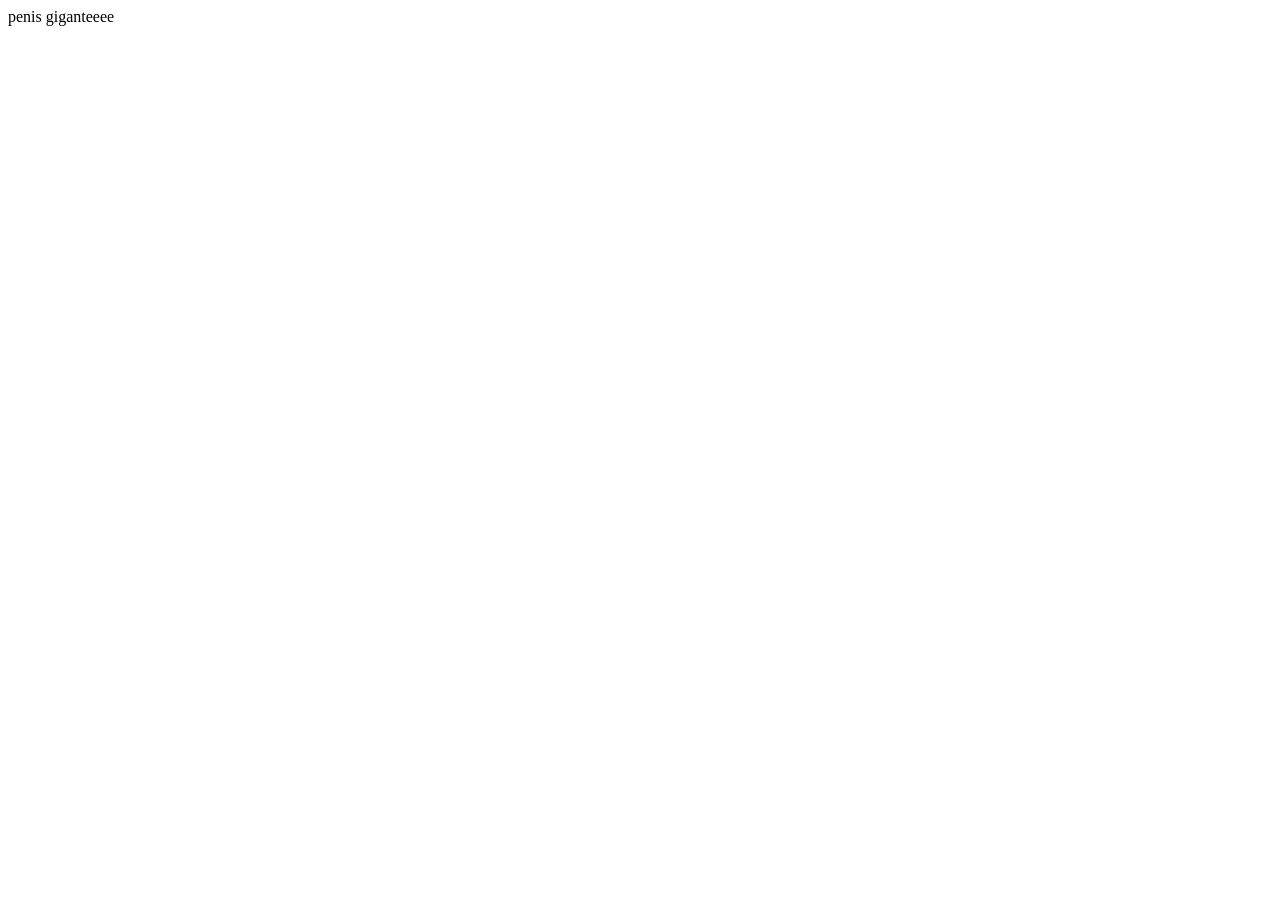
==== index.html @ 2cb5816f "mg frist site" ====
<!DOCTYPE html>
<html lang="en">

<head>
  <meta charset="UTF-8">
  <meta name="viewport" content="width=device-width, initial-scale=1.0">
  <title>MG</title>
</head>

<body>
  penis giganteeee
</body>

</html>
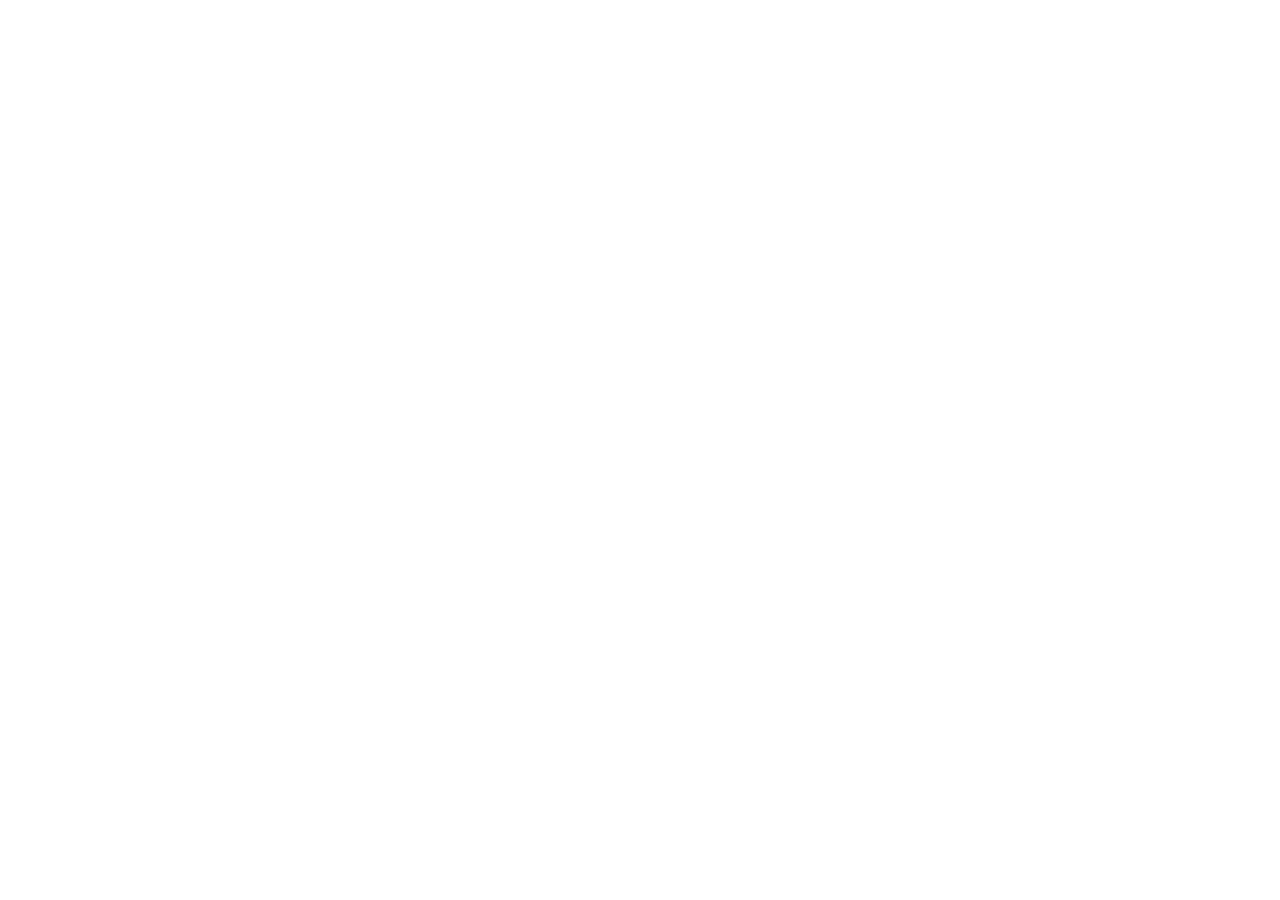
==== commit 0a108e80: "adicionando card" ====
--- a/index.html
+++ b/index.html
@@ -8,7 +8,7 @@
 </head>
 
 <body>
-  penis giganteeee
+  <div class="card"></div>
 </body>
 
 </html>
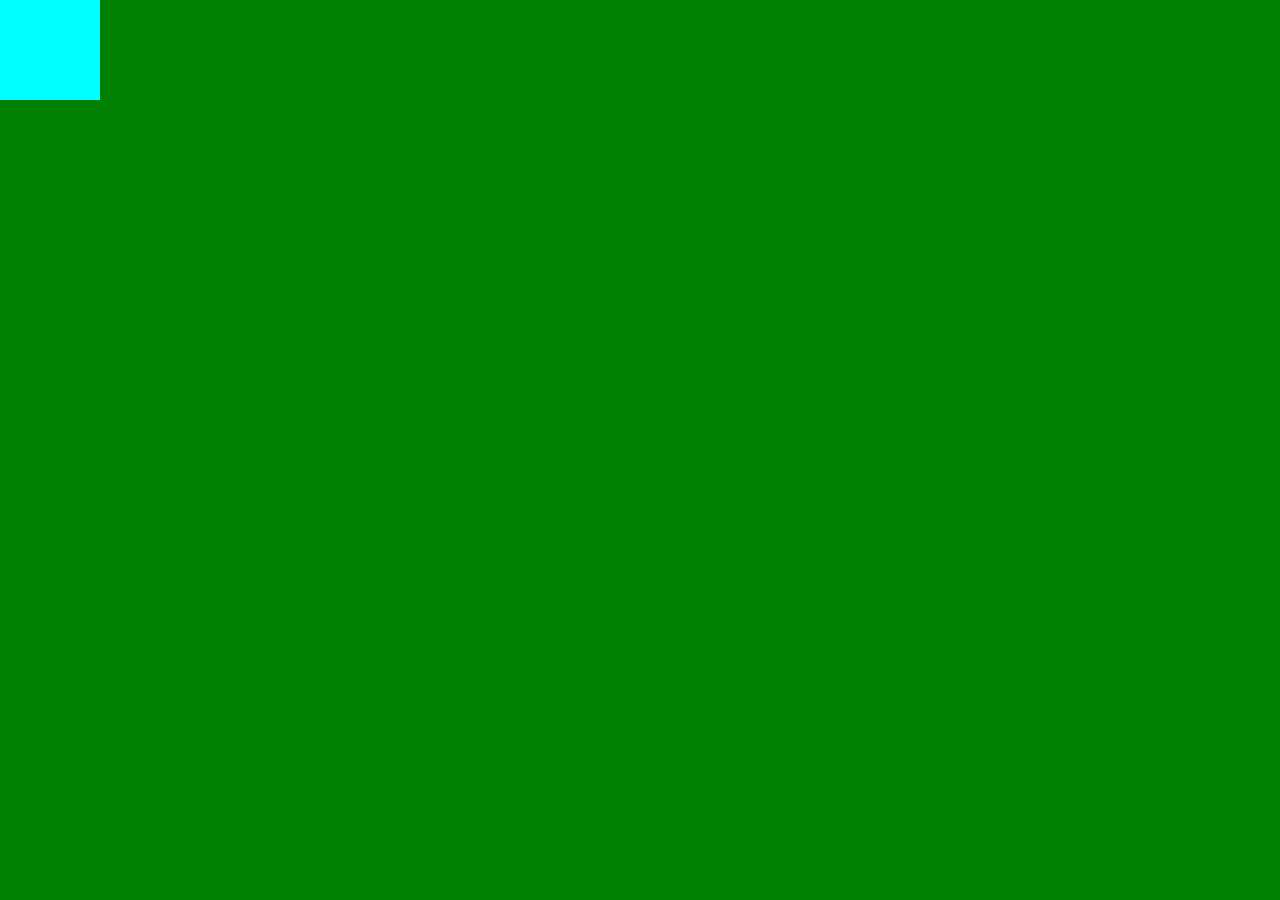
==== commit ffb26e0c: "adicionando o css" ====
--- a/index.html
+++ b/index.html
@@ -4,6 +4,7 @@
 <head>
   <meta charset="UTF-8">
   <meta name="viewport" content="width=device-width, initial-scale=1.0">
+  <link rel="stylesheet" href="style.css">
   <title>MG</title>
 </head>
 
--- a/style.css
+++ b/style.css
@@ -0,0 +1,13 @@
+*{
+  margin :0 ;
+  padding: 0;
+}
+
+body {
+  background-color: green;
+}
+.card{
+  width: 100px;
+  height: 100px;
+  background-color: aqua;
+}
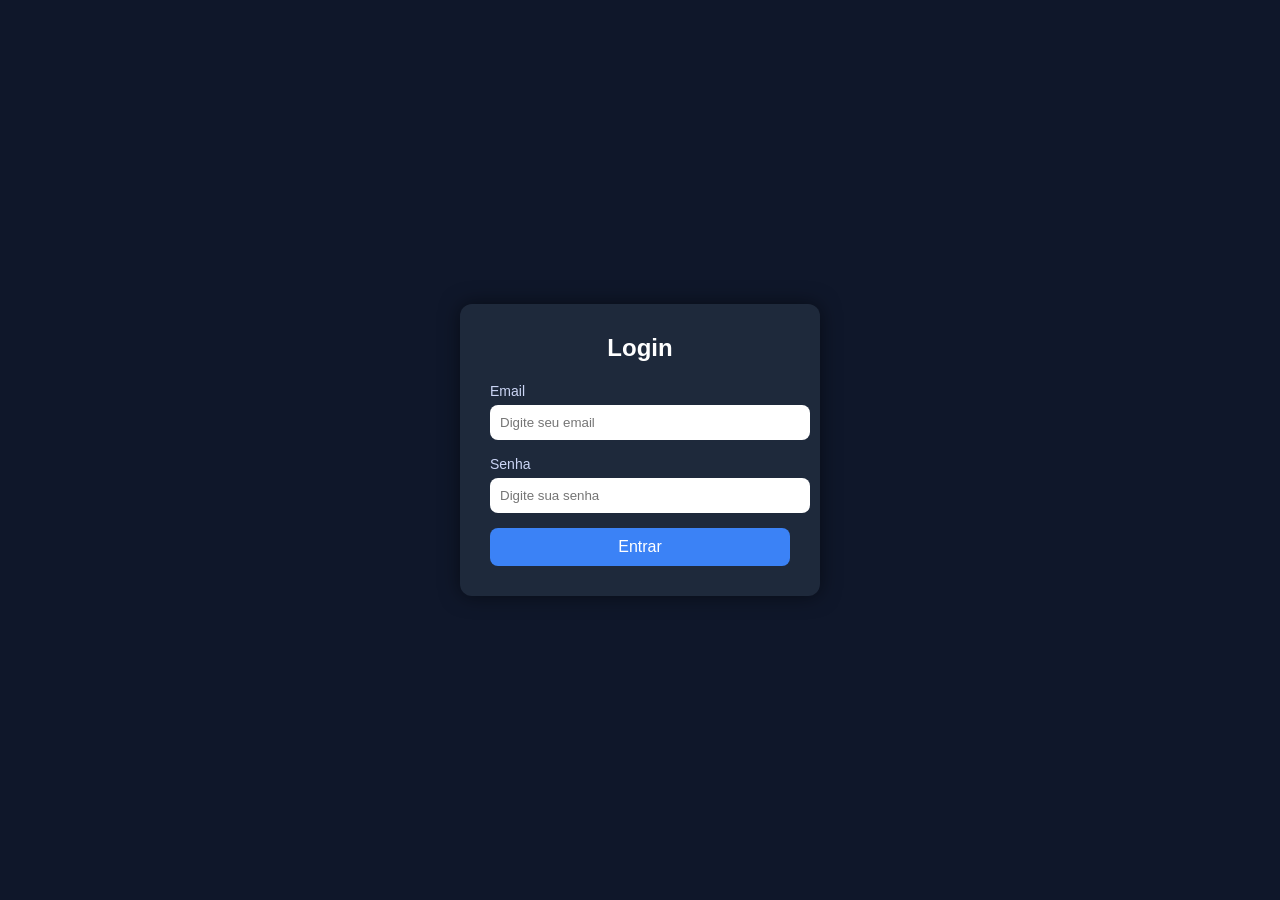
==== commit 81be0404: "adicionando o formulario" ====
--- a/index.html
+++ b/index.html
@@ -1,5 +1,5 @@
 <!DOCTYPE html>
-<html lang="en">
+<html lang="pt-br">
 
 <head>
   <meta charset="UTF-8">
@@ -9,7 +9,23 @@
 </head>
 
 <body>
-  <div class="card"></div>
+  <div class="card">
+    <form class="login-form">
+      <h2>Login</h2>
+
+      <div class="input-group">
+        <label for="email">Email</label>
+        <input type="email" id="email" placeholder="Digite seu email" required>
+      </div>
+
+      <div class="input-group">
+        <label for="senha">Senha</label>
+        <input type="password" id="senha" placeholder="Digite sua senha" required>
+      </div>
+
+      <button type="submit">Entrar</button>
+    </form>
+  </div>
 </body>
 
 </html>
--- a/style.css
+++ b/style.css
@@ -2,12 +2,59 @@
   margin :0 ;
   padding: 0;
 }
+body {
+  margin: 0;
+  height: 100vh;
+  display: flex;
+  justify-content: center;
+  align-items: center;
+  background: #0f172a;
+  font-family: Arial, sans-serif;
+}
 
-body {
-  background-color: green;
+.card {
+  background: #1e293b;
+  padding: 30px;
+  border-radius: 12px;
+  width: 300px;
+  box-shadow: 0 0 20px rgba(0,0,0,0.5);
 }
-.card{
-  width: 100px;
-  height: 100px;
-  background-color: aqua;
+
+.login-form h2 {
+  color: #fff;
+  text-align: center;
+  margin-bottom: 20px;
+}
+
+.input-group {
+  margin-bottom: 15px;
+}
+
+.input-group label {
+  color: #cbd5f5;
+  font-size: 14px;
+}
+
+.input-group input {
+  width: 100%;
+  padding: 10px;
+  margin-top: 5px;
+  border: none;
+  border-radius: 8px;
+  outline: none;
+}
+
+button {
+  width: 100%;
+  padding: 10px;
+  border: none;
+  border-radius: 8px;
+  background: #3b82f6;
+  color: white;
+  font-size: 16px;
+  cursor: pointer;
+}
+
+button:hover {
+  background: #2563eb;
 }
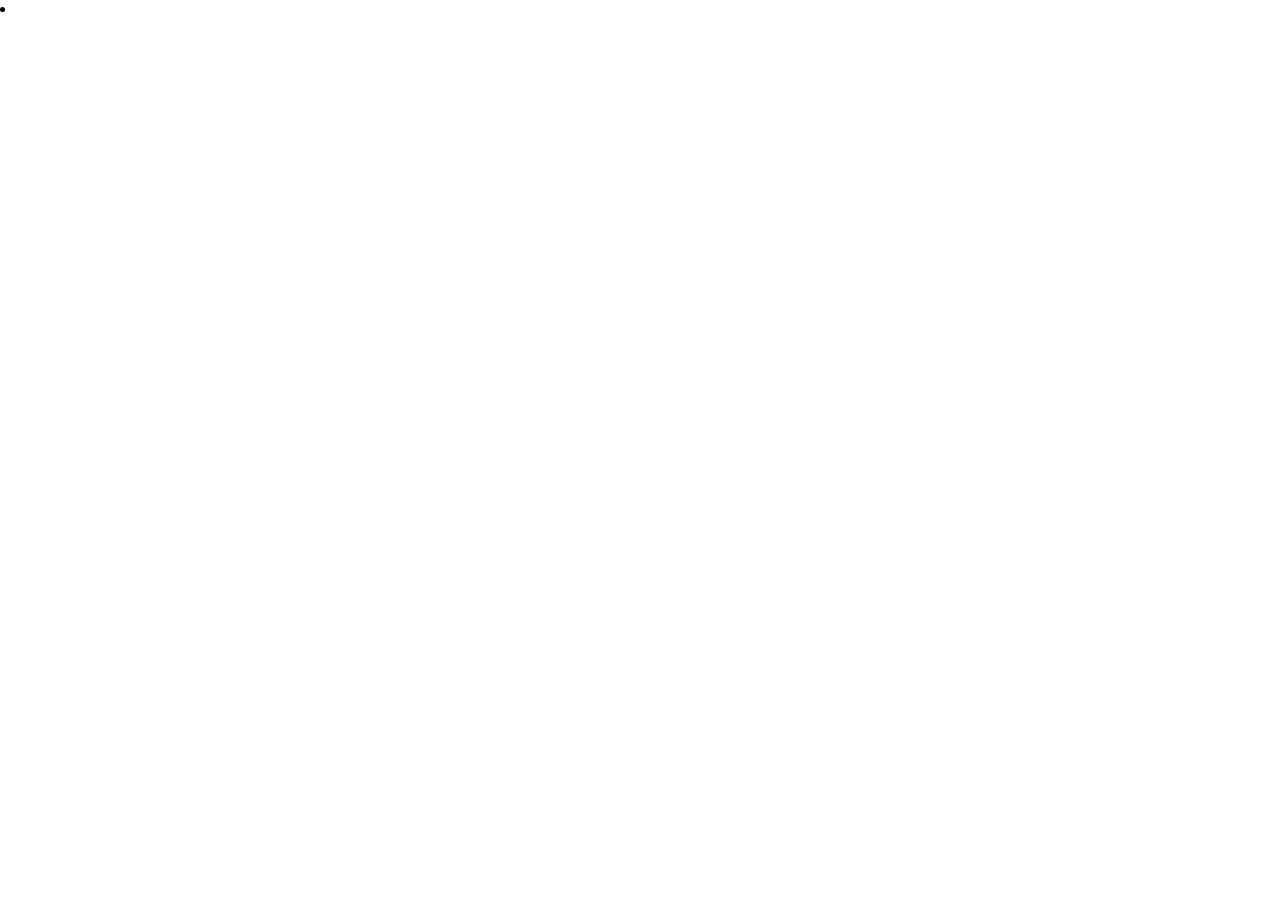
==== commit 96c733b0: "add js" ====
--- a/index.html
+++ b/index.html
@@ -5,27 +5,14 @@
   <meta charset="UTF-8">
   <meta name="viewport" content="width=device-width, initial-scale=1.0">
   <link rel="stylesheet" href="style.css">
+  <script src="script.js"></script>
   <title>MG</title>
 </head>
 
 <body>
-  <div class="card">
-    <form class="login-form">
-      <h2>Login</h2>
-
-      <div class="input-group">
-        <label for="email">Email</label>
-        <input type="email" id="email" placeholder="Digite seu email" required>
-      </div>
-
-      <div class="input-group">
-        <label for="senha">Senha</label>
-        <input type="password" id="senha" placeholder="Digite sua senha" required>
-      </div>
-
-      <button type="submit">Entrar</button>
-    </form>
-  </div>
+  <nav>
+    <li></li>
+  </nav>
 </body>
 
 </html>
--- a/style.css
+++ b/style.css
@@ -1,60 +1,7 @@
-*{
-  margin :0 ;
+/* Reset mais completo (remove estilo padrão) */
+*, *::before, *::after {
+  margin: 0;
   padding: 0;
-}
-body {
-  margin: 0;
-  height: 100vh;
-  display: flex;
-  justify-content: center;
-  align-items: center;
-  background: #0f172a;
-  font-family: Arial, sans-serif;
+  box-sizing: border-box;
 }
 
-.card {
-  background: #1e293b;
-  padding: 30px;
-  border-radius: 12px;
-  width: 300px;
-  box-shadow: 0 0 20px rgba(0,0,0,0.5);
-}
-
-.login-form h2 {
-  color: #fff;
-  text-align: center;
-  margin-bottom: 20px;
-}
-
-.input-group {
-  margin-bottom: 15px;
-}
-
-.input-group label {
-  color: #cbd5f5;
-  font-size: 14px;
-}
-
-.input-group input {
-  width: 100%;
-  padding: 10px;
-  margin-top: 5px;
-  border: none;
-  border-radius: 8px;
-  outline: none;
-}
-
-button {
-  width: 100%;
-  padding: 10px;
-  border: none;
-  border-radius: 8px;
-  background: #3b82f6;
-  color: white;
-  font-size: 16px;
-  cursor: pointer;
-}
-
-button:hover {
-  background: #2563eb;
-}
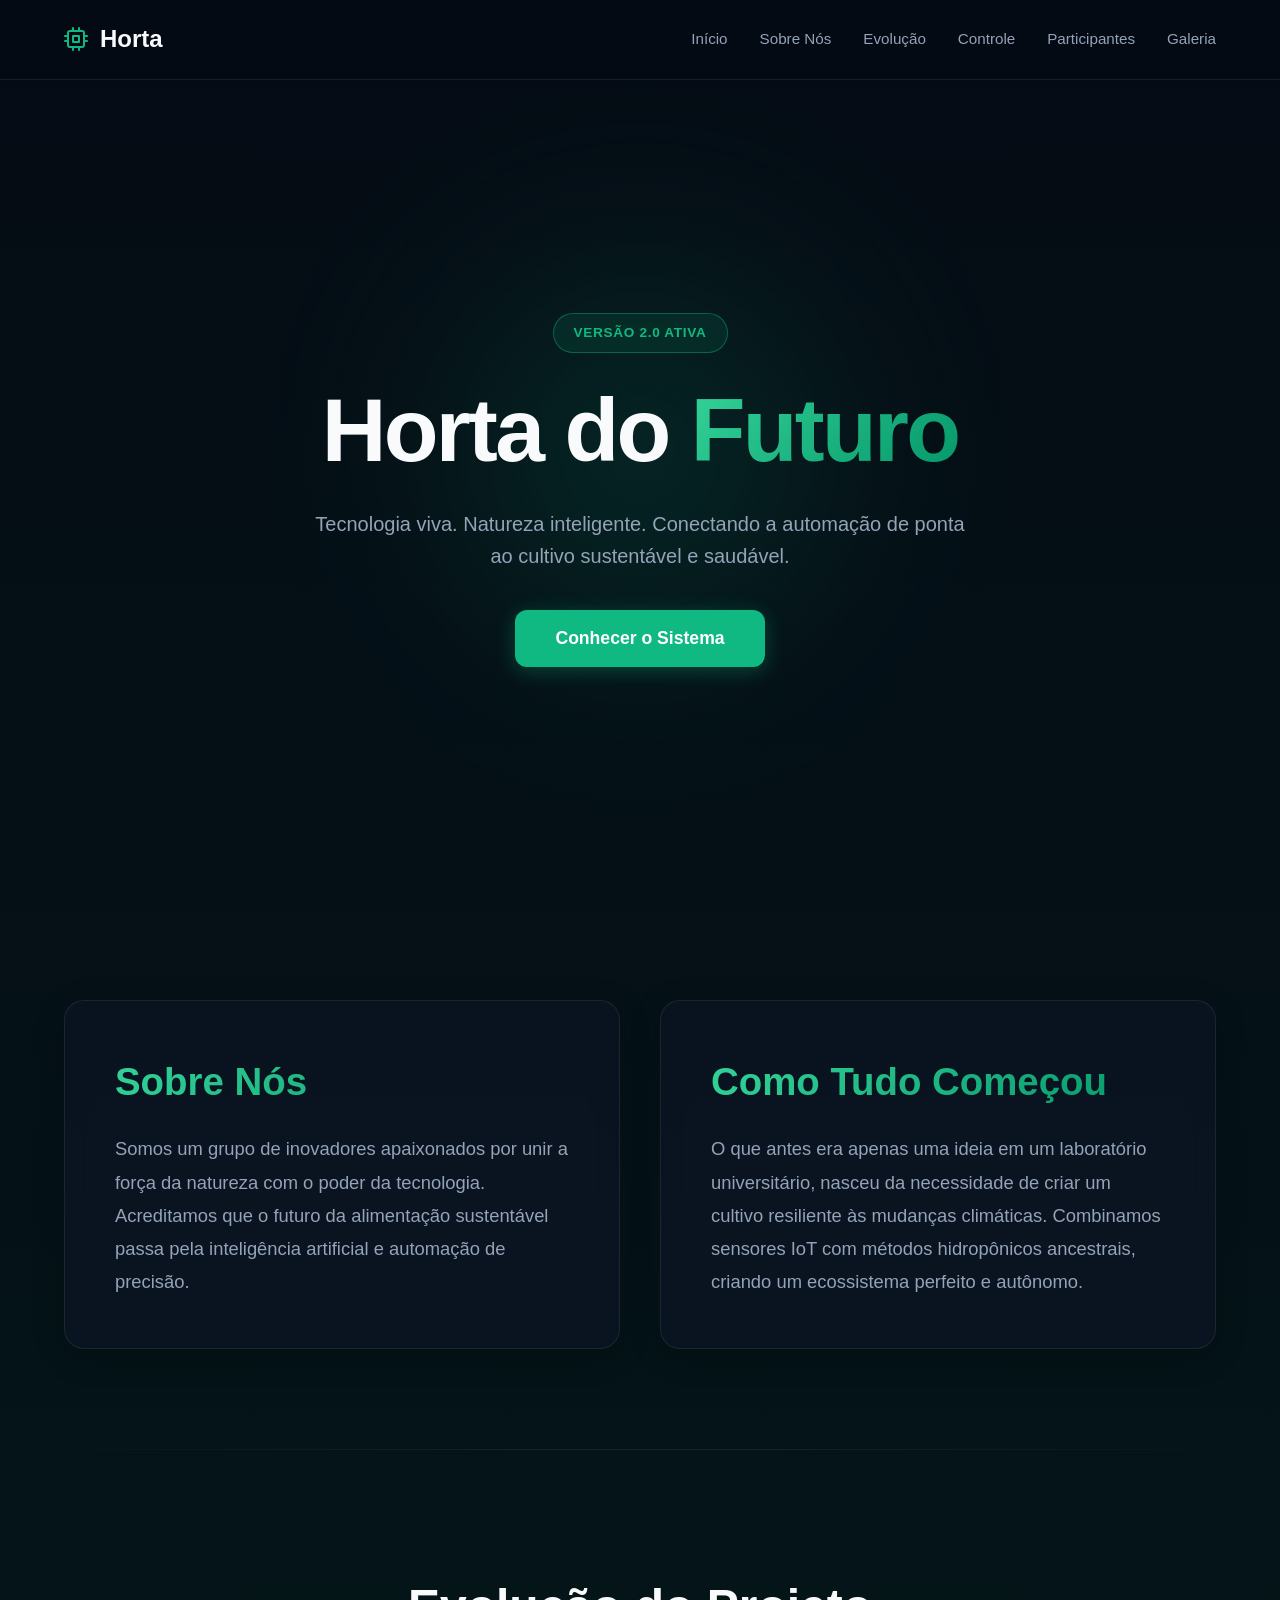
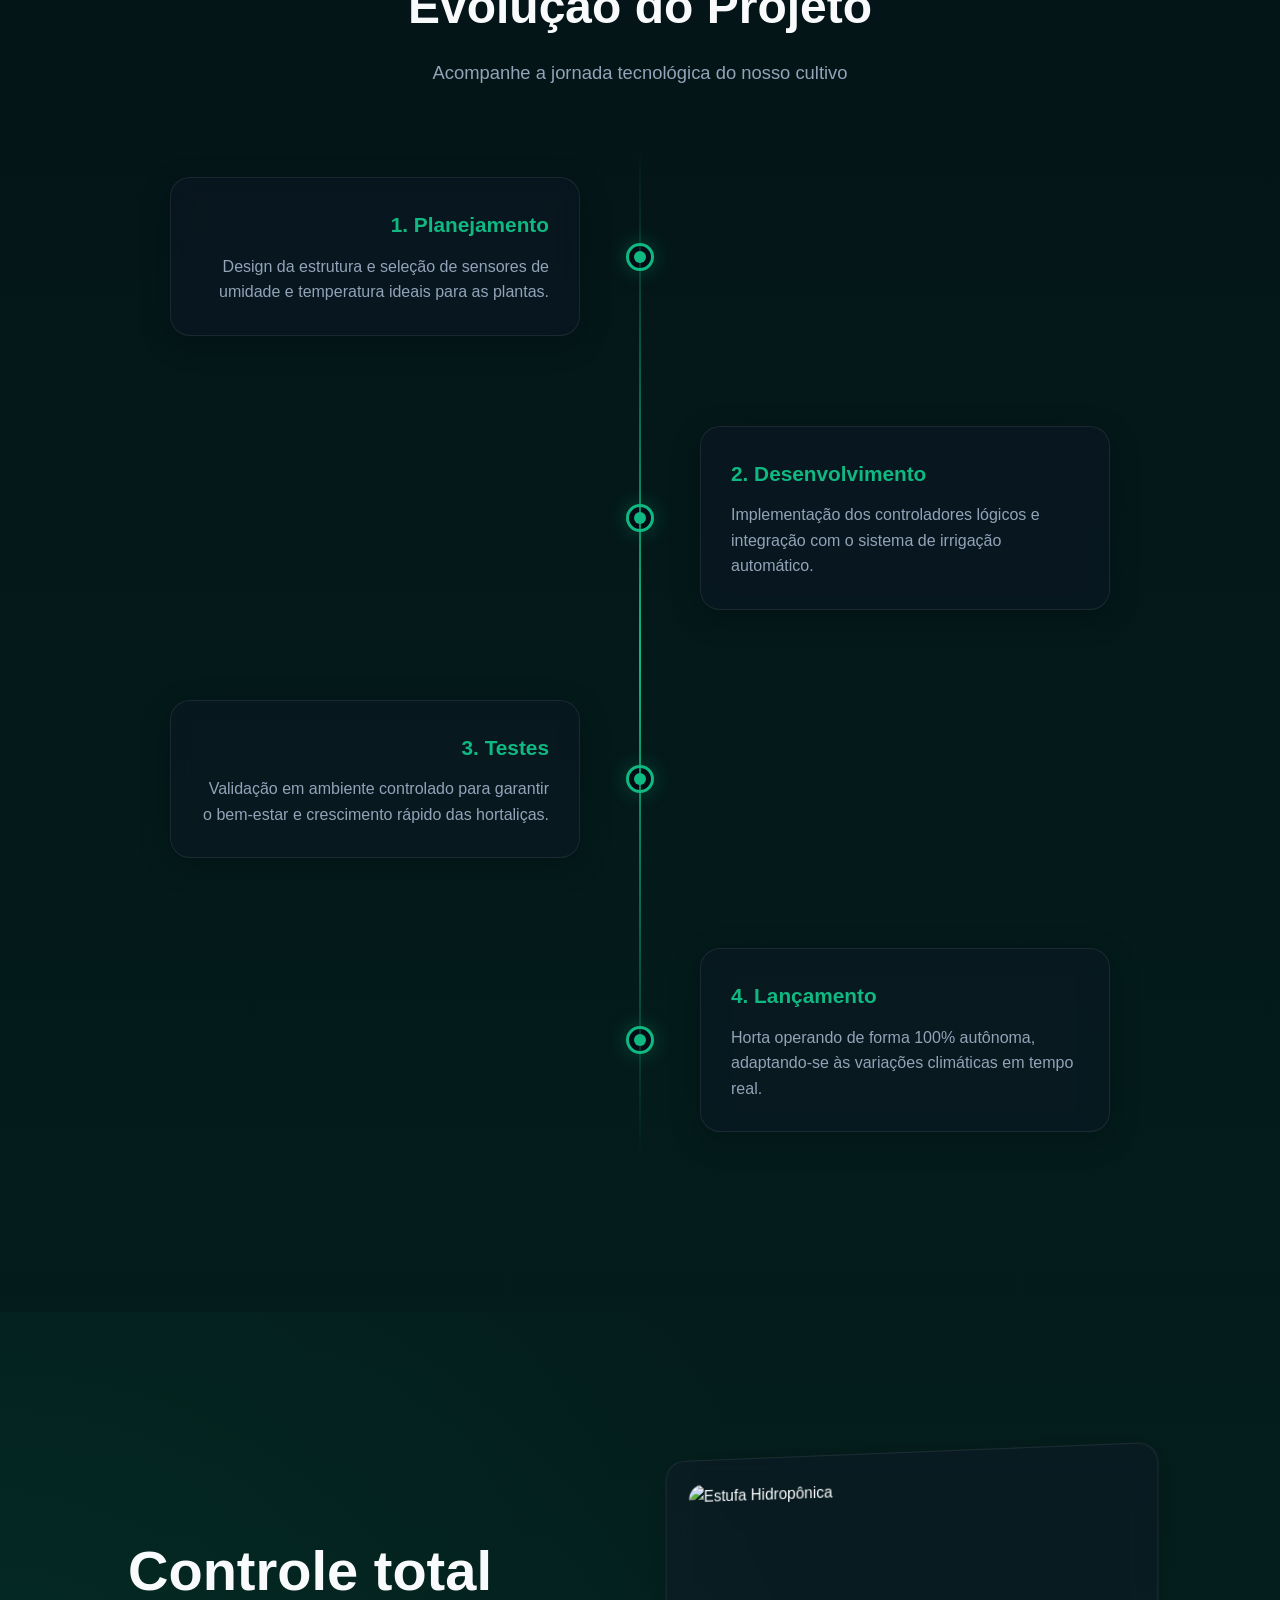
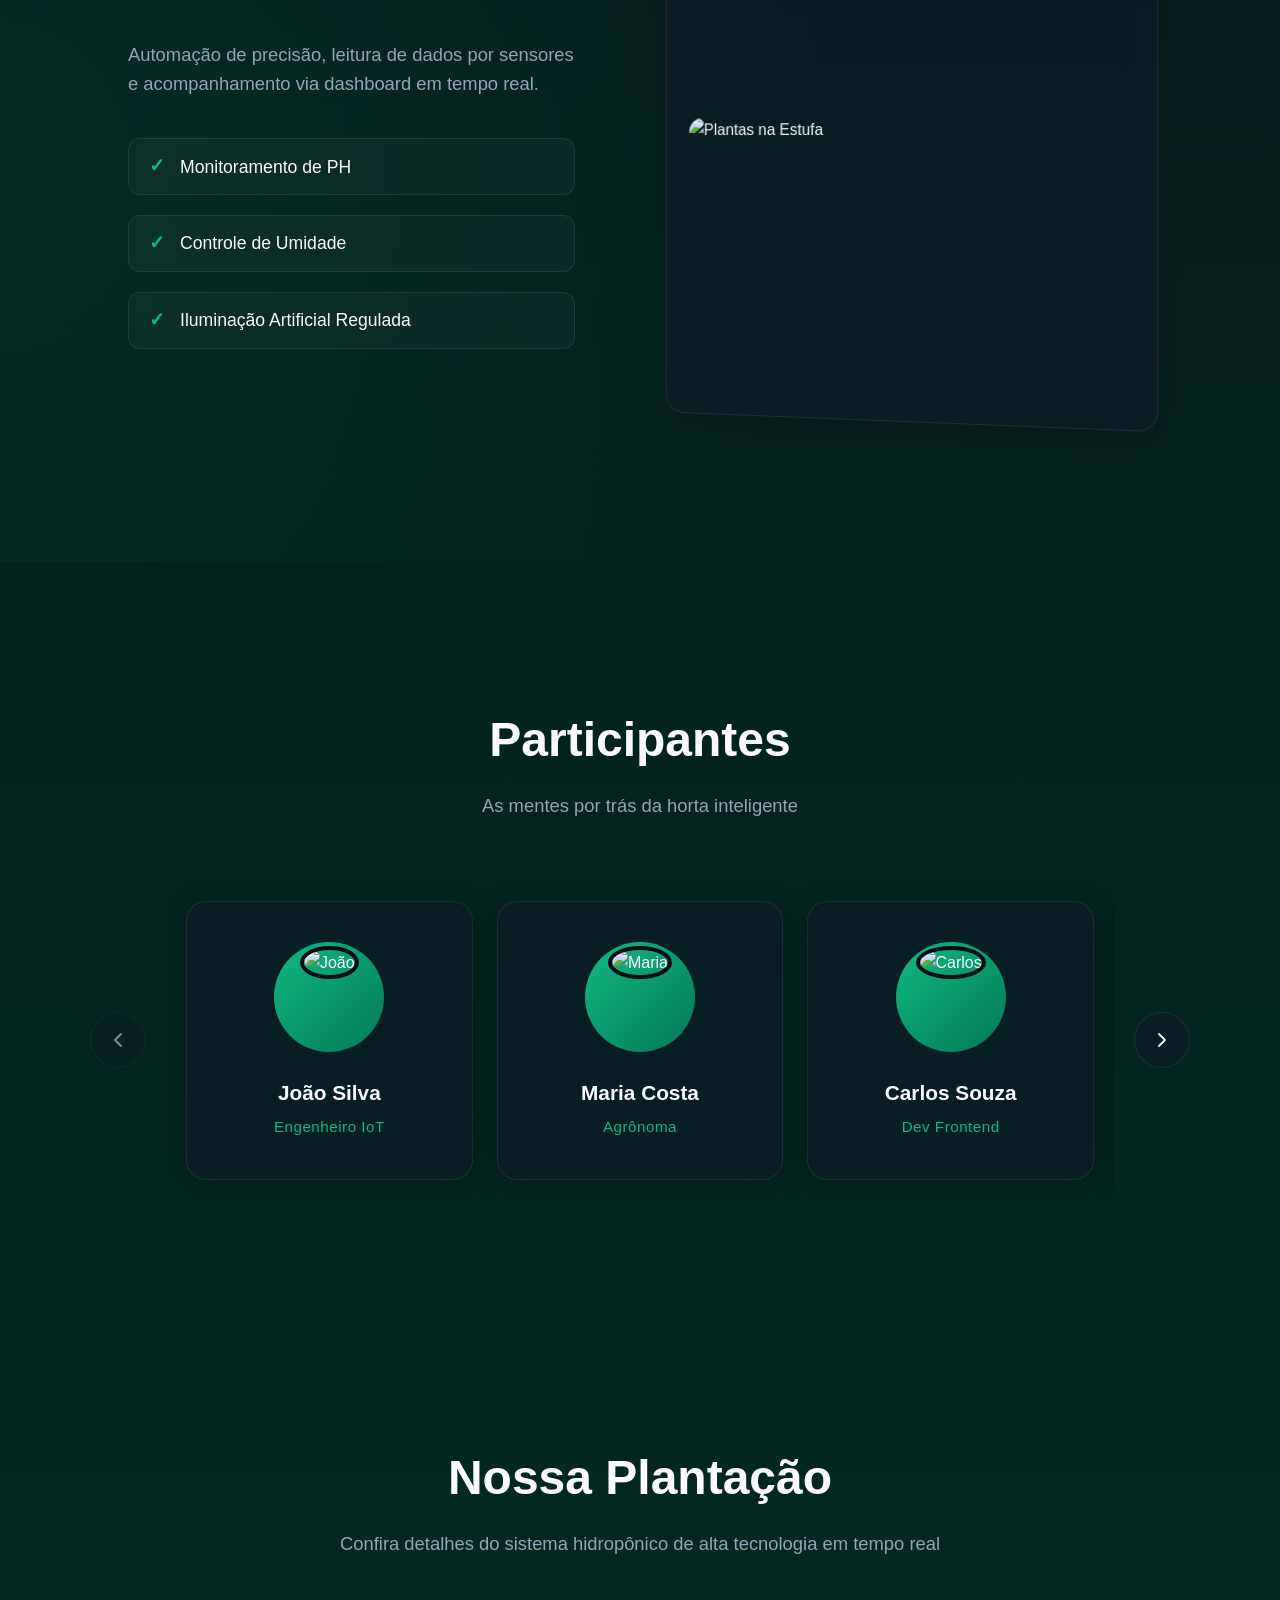
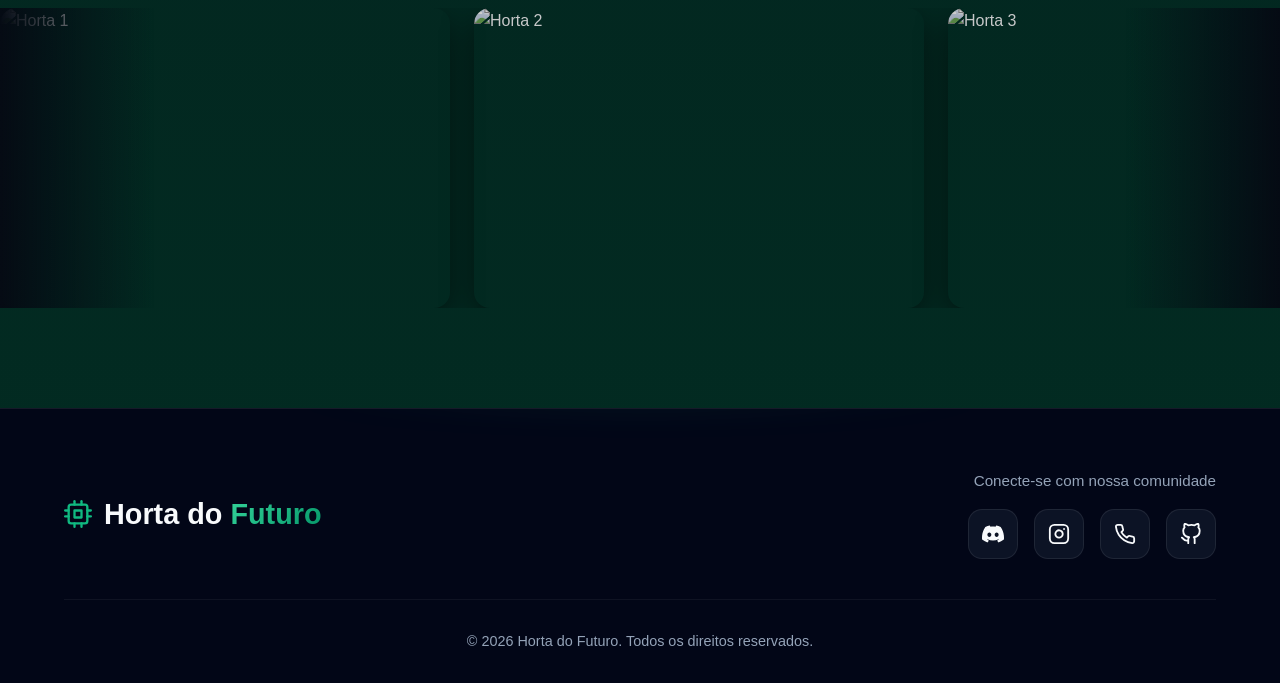
==== commit a94ed39f: "add outras coisas" ====
--- a/index.html
+++ b/index.html
@@ -1,18 +1,258 @@
 <!DOCTYPE html>
 <html lang="pt-br">
-
 <head>
   <meta charset="UTF-8">
   <meta name="viewport" content="width=device-width, initial-scale=1.0">
+  <title>Horta do Futuro</title>
+
+  <!-- Google Fonts: Inter -->
+  <link rel="preconnect" href="https://fonts.googleapis.com">
+  <link rel="preconnect" href="https://fonts.gstatic.com" crossorigin>
+  <link href="https://fonts.googleapis.com/css2?family=Inter:wght@300;400;500;600;700&display=swap" rel="stylesheet">
+  
   <link rel="stylesheet" href="style.css">
-  <script src="script.js"></script>
-  <title>MG</title>
 </head>
 
 <body>
+
+<header class="navbar">
+  <div class="logo">
+    <svg width="24" height="24" viewBox="0 0 24 24" fill="none" stroke="currentColor" stroke-width="2" stroke-linecap="round" stroke-linejoin="round" class="feather feather-cpu"><rect x="4" y="4" width="16" height="16" rx="2" ry="2"></rect><rect x="9" y="9" width="6" height="6"></rect><line x1="9" y1="1" x2="9" y2="4"></line><line x1="15" y1="1" x2="15" y2="4"></line><line x1="9" y1="20" x2="9" y2="23"></line><line x1="15" y1="20" x2="15" y2="23"></line><line x1="20" y1="9" x2="23" y2="9"></line><line x1="20" y1="14" x2="23" y2="14"></line><line x1="1" y1="9" x2="4" y2="9"></line><line x1="1" y1="14" x2="4" y2="14"></line></svg>
+    <span>Horta</span>
+  </div>
   <nav>
-    <li></li>
+    <a href="#inicio">Início</a>
+    <a href="#sobre-nos">Sobre Nós</a>
+    <a href="#evolucao">Evolução</a>
+    <a href="#controle">Controle</a>
+    <a href="#participantes">Participantes</a>
+    <a href="#galeria">Galeria</a>
   </nav>
+</header>
+
+<!-- HERO -->
+<section id="inicio" class="hero">
+  <div class="hero-bg-glow"></div>
+  <div class="hero-content">
+    <div class="badge reveal">Versão 2.0 Ativa</div>
+    <h1 class="reveal">Horta do <span class="gradient-text">Futuro</span></h1>
+    <p class="reveal">Tecnologia viva. Natureza inteligente. Conectando a automação de ponta ao cultivo sustentável e saudável.</p>
+    <button class="cta-button reveal">Conhecer o Sistema</button>
+  </div>
+</section>
+
+<!-- SOBRE NÓS -->
+<section id="sobre-nos" class="about-section">
+  <div class="about-container">
+    <div class="about-content glass-card reveal">
+      <h2 class="gradient-text">Sobre Nós</h2>
+      <p>Somos um grupo de inovadores apaixonados por unir a força da natureza com o poder da tecnologia. Acreditamos que o futuro da alimentação sustentável passa pela inteligência artificial e automação de precisão.</p>
+    </div>
+    
+    <div class="about-content glass-card reveal delay-1">
+      <h2 class="gradient-text">Como Tudo Começou</h2>
+      <p>O que antes era apenas uma ideia em um laboratório universitário, nasceu da necessidade de criar um cultivo resiliente às mudanças climáticas. Combinamos sensores IoT com métodos hidropônicos ancestrais, criando um ecossistema perfeito e autônomo.</p>
+    </div>
+  </div>
+</section>
+
+<!-- TIMELINE -->
+<section id="evolucao" class="timeline">
+  <div class="section-header reveal">
+    <h2 class="title">Evolução do Projeto</h2>
+    <p class="subtitle">Acompanhe a jornada tecnológica do nosso cultivo</p>
+  </div>
+
+  <div class="timeline-container">
+    <div class="timeline-item reveal">
+      <div class="circle">
+        <div class="circle-inner"></div>
+      </div>
+      <div class="content glass-card">
+        <h3>1. Planejamento</h3>
+        <p>Design da estrutura e seleção de sensores de umidade e temperatura ideais para as plantas.</p>
+      </div>
+    </div>
+
+    <div class="timeline-item reveal">
+      <div class="circle">
+         <div class="circle-inner"></div>
+      </div>
+      <div class="content glass-card">
+        <h3>2. Desenvolvimento</h3>
+        <p>Implementação dos controladores lógicos e integração com o sistema de irrigação automático.</p>
+      </div>
+    </div>
+
+    <div class="timeline-item reveal">
+      <div class="circle">
+         <div class="circle-inner"></div>
+      </div>
+      <div class="content glass-card">
+        <h3>3. Testes</h3>
+        <p>Validação em ambiente controlado para garantir o bem-estar e crescimento rápido das hortaliças.</p>
+      </div>
+    </div>
+
+    <div class="timeline-item reveal">
+      <div class="circle">
+         <div class="circle-inner"></div>
+      </div>
+      <div class="content glass-card">
+        <h3>4. Lançamento</h3>
+        <p>Horta operando de forma 100% autônoma, adaptando-se às variações climáticas em tempo real.</p>
+      </div>
+    </div>
+  </div>
+</section>
+
+<!-- CONTROLE -->
+<section id="controle" class="section reveal">
+  <div class="text">
+    <h2>Controle total</h2>
+    <p>Automação de precisão, leitura de dados por sensores e acompanhamento via dashboard em tempo real.</p>
+    <ul class="features-list">
+      <li><span>✓</span> Monitoramento de PH</li>
+      <li><span>✓</span> Controle de Umidade</li>
+      <li><span>✓</span> Iluminação Artificial Regulada</li>
+    </ul>
+  </div>
+
+  <div class="images glass-card">
+    <img src="https://images.unsplash.com/photo-1591857177580-dc82b9acbf8f?auto=format&fit=crop&q=80&w=400" alt="Estufa Hidropônica">
+    <img src="https://images.unsplash.com/photo-1530836369250-ef72a3f5cda8?auto=format&fit=crop&q=80&w=400" alt="Plantas na Estufa">
+  </div>
+</section>
+
+<!-- PARTICIPANTES -->
+<section id="participantes" class="participants">
+  <div class="section-header reveal">
+    <h2>Participantes</h2>
+    <p class="subtitle">As mentes por trás da horta inteligente</p>
+  </div>
+
+  <div class="controls reveal">
+    <button class="arrow" id="prevBtn" aria-label="Anterior">
+      <svg width="24" height="24" viewBox="0 0 24 24" fill="none" stroke="currentColor" stroke-width="2" stroke-linecap="round" stroke-linejoin="round"><polyline points="15 18 9 12 15 6"></polyline></svg>
+    </button>
+
+    <div class="carousel-viewport" id="carouselViewport">
+      <div class="carousel-track" id="carouselTrack">
+        <!-- USER 1 -->
+        <div class="user glass-card">
+          <div class="avatar-wrapper">
+            <img src="https://images.unsplash.com/photo-1535713875002-d1d0cf377fde?auto=format&fit=crop&q=80&w=150&h=150" alt="João">
+          </div>
+          <p class="name">João Silva</p>
+          <p class="role">Engenheiro IoT</p>
+        </div>
+
+        <!-- USER 2 -->
+        <div class="user glass-card">
+          <div class="avatar-wrapper">
+            <img src="https://images.unsplash.com/photo-1494790108377-be9c29b29330?auto=format&fit=crop&q=80&w=150&h=150" alt="Maria">
+          </div>
+          <p class="name">Maria Costa</p>
+          <p class="role">Agrônoma</p>
+        </div>
+
+        <!-- USER 3 -->
+        <div class="user glass-card">
+          <div class="avatar-wrapper">
+            <img src="https://images.unsplash.com/photo-1599566150163-29194dcaad36?auto=format&fit=crop&q=80&w=150&h=150" alt="Carlos">
+          </div>
+          <p class="name">Carlos Souza</p>
+          <p class="role">Dev Frontend</p>
+        </div>
+        
+        <!-- USER 4 -->
+        <div class="user glass-card">
+          <div class="avatar-wrapper">
+            <img src="https://images.unsplash.com/photo-1438761681033-6461ffad8d80?auto=format&fit=crop&q=80&w=150&h=150" alt="Ana">
+          </div>
+          <p class="name">Ana Lima</p>
+          <p class="role">UX Designer</p>
+        </div>
+        
+        <!-- USER 5 -->
+        <div class="user glass-card">
+          <div class="avatar-wrapper">
+            <img src="https://images.unsplash.com/photo-1607990281513-2c110a25bd8c?auto=format&fit=crop&q=80&w=150&h=150" alt="Pedro">
+          </div>
+          <p class="name">Pedro Alves</p>
+          <p class="role">Botânico</p>
+        </div>
+      </div>
+    </div>
+
+    <button class="arrow" id="nextBtn" aria-label="Próximo">
+      <svg width="24" height="24" viewBox="0 0 24 24" fill="none" stroke="currentColor" stroke-width="2" stroke-linecap="round" stroke-linejoin="round"><polyline points="9 18 15 12 9 6"></polyline></svg>
+    </button>
+  </div>
+</section>
+
+<!-- GALERIA INFINITA -->
+<section id="galeria" class="gallery-section">
+  <div class="gallery-header reveal">
+    <h2>Nossa Plantação</h2>
+    <p class="subtitle">Confira detalhes do sistema hidropônico de alta tecnologia em tempo real</p>
+  </div>
+  
+  <div class="marquee-wrapper">
+    <div class="marquee-track">
+      <!-- Grupo 1 -->
+      <div class="marquee-group">
+        <div class="gallery-card"><img src="https://images.unsplash.com/photo-1591857177580-dc82b9acbf8f?auto=format&fit=crop&q=80&w=600" alt="Horta 1"></div>
+        <div class="gallery-card"><img src="https://images.unsplash.com/photo-1585336261022-680e295ce3fe?auto=format&fit=crop&q=80&w=600" alt="Horta 2"></div>
+        <div class="gallery-card"><img src="https://images.unsplash.com/photo-1530836369250-ef72a3f5cda8?auto=format&fit=crop&q=80&w=600" alt="Horta 3"></div>
+        <div class="gallery-card"><img src="https://images.unsplash.com/photo-1558904541-efa843a96f09?auto=format&fit=crop&q=80&w=600" alt="Horta 4"></div>
+        <div class="gallery-card"><img src="https://images.unsplash.com/photo-1628155930542-3c7a64e2c833?auto=format&fit=crop&q=80&w=600" alt="Horta 5"></div>
+        <div class="gallery-card"><img src="https://images.unsplash.com/photo-1466692476877-361ad3152db9?auto=format&fit=crop&q=80&w=600" alt="Horta 6"></div>
+      </div>
+      <!-- Grupo 2 (Cópia exata para o loop infinito) -->
+      <div class="marquee-group" aria-hidden="true">
+        <div class="gallery-card"><img src="https://images.unsplash.com/photo-1591857177580-dc82b9acbf8f?auto=format&fit=crop&q=80&w=600" alt="Horta 1"></div>
+        <div class="gallery-card"><img src="https://images.unsplash.com/photo-1585336261022-680e295ce3fe?auto=format&fit=crop&q=80&w=600" alt="Horta 2"></div>
+        <div class="gallery-card"><img src="https://images.unsplash.com/photo-1530836369250-ef72a3f5cda8?auto=format&fit=crop&q=80&w=600" alt="Horta 3"></div>
+        <div class="gallery-card"><img src="https://images.unsplash.com/photo-1558904541-efa843a96f09?auto=format&fit=crop&q=80&w=600" alt="Horta 4"></div>
+        <div class="gallery-card"><img src="https://images.unsplash.com/photo-1628155930542-3c7a64e2c833?auto=format&fit=crop&q=80&w=600" alt="Horta 5"></div>
+        <div class="gallery-card"><img src="https://images.unsplash.com/photo-1466692476877-361ad3152db9?auto=format&fit=crop&q=80&w=600" alt="Horta 6"></div>
+      </div>
+    </div>
+  </div>
+</section>
+
+<!-- FOOTER -->
+<footer class="footer reveal">
+  <div class="footer-content">
+    <div class="footer-brand">
+      <svg width="28" height="28" viewBox="0 0 24 24" fill="none" stroke="currentColor" stroke-width="2" stroke-linecap="round" stroke-linejoin="round" class="feather feather-cpu"><rect x="4" y="4" width="16" height="16" rx="2" ry="2"></rect><rect x="9" y="9" width="6" height="6"></rect><line x1="9" y1="1" x2="9" y2="4"></line><line x1="15" y1="1" x2="15" y2="4"></line><line x1="9" y1="20" x2="9" y2="23"></line><line x1="15" y1="20" x2="15" y2="23"></line><line x1="20" y1="9" x2="23" y2="9"></line><line x1="20" y1="14" x2="23" y2="14"></line><line x1="1" y1="9" x2="4" y2="9"></line><line x1="1" y1="14" x2="4" y2="14"></line></svg>
+      <h2>Horta do <span class="gradient-text">Futuro</span></h2>
+    </div>
+    
+    <div class="social-links">
+      <p>Conecte-se com nossa comunidade</p>
+      <div class="social-buttons">
+        <a href="https://discord.com/users/mgzrll" target="_blank" title="mgzrll" class="social-btn discord" aria-label="Discord">
+           <svg viewBox="0 0 24 24" fill="currentColor" stroke="none"><path d="M20.317 4.3698a19.7913 19.7913 0 00-4.8851-1.5152.0741.0741 0 00-.0785.0371c-.211.3753-.4447.8648-.6083 1.2495-1.8447-.2762-3.68-.2762-5.4868 0-.1636-.3933-.4058-.8742-.6177-1.2495a.077.077 0 00-.0785-.037 19.7363 19.7363 0 00-4.8852 1.515.0699.0699 0 00-.0321.0277C.5334 9.0458-.319 13.5799.0992 18.0578a.0824.0824 0 00.0312.0561c2.0528 1.5076 4.0413 2.4228 5.9929 3.0294a.0777.0777 0 00.0842-.0276c.4616-.6304.8731-1.2952 1.226-1.9942a.076.076 0 00-.0416-.1057c-.6528-.2476-1.2743-.5495-1.8722-.8923a.077.077 0 01-.0076-.1277c.1258-.0943.2517-.1923.3718-.2914a.0743.0743 0 01.0776-.0105c3.9278 1.7933 8.18 1.7933 12.0614 0a.0739.0739 0 01.0785.0095c.1202.099.246.1981.3728.2924a.077.077 0 01-.0066.1276 12.2986 12.2986 0 01-1.873.8914.0766.0766 0 00-.0407.1067c.3604.698.7719 1.3628 1.225 1.9932a.076.076 0 00.0842.0286c1.961-.6067 3.9495-1.5219 6.0023-3.0294a.077.077 0 00.0313-.0552c.5004-5.177-.8382-9.6739-3.5485-13.6604a.061.061 0 00-.0312-.0286zM8.02 15.3312c-1.1825 0-2.1569-1.0857-2.1569-2.419 0-1.3332.9555-2.4189 2.157-2.4189 1.2108 0 2.1757 1.0952 2.1568 2.419 0 1.3332-.9555 2.4189-2.1569 2.4189zm7.9748 0c-1.1825 0-2.1569-1.0857-2.1569-2.419 0-1.3332.9554-2.4189 2.1569-2.4189 1.2108 0 2.1757 1.0952 2.1568 2.419 0 1.3332-.946 2.4189-2.1568 2.4189Z"/></svg>
+        </a>
+        <a href="https://www.instagram.com/mg_arcanjo_x7/" target="_blank" class="social-btn instagram" aria-label="Instagram">
+          <svg viewBox="0 0 24 24" fill="none" stroke="currentColor" stroke-width="2" stroke-linecap="round" stroke-linejoin="round"><rect x="2" y="2" width="20" height="20" rx="5" ry="5"></rect><path d="M16 11.37A4 4 0 1 1 12.63 8 4 4 0 0 1 16 11.37z"></path><line x1="17.5" y1="6.5" x2="17.51" y2="6.5"></line></svg>
+        </a>
+        <a href="https://wa.me/558396146708" target="_blank" class="social-btn whatsapp" aria-label="WhatsApp">
+          <svg viewBox="0 0 24 24" fill="none" stroke="currentColor" stroke-width="2" stroke-linecap="round" stroke-linejoin="round"><path d="M22 16.92v3a2 2 0 0 1-2.18 2 19.79 19.79 0 0 1-8.63-3.07 19.5 19.5 0 0 1-6-6 19.79 19.79 0 0 1-3.07-8.67A2 2 0 0 1 4.11 2h3a2 2 0 0 1 2 1.72 12.84 12.84 0 0 0 .7 2.81 2 2 0 0 1-.45 2.11L8.09 9.91a16 16 0 0 0 6 6l1.27-1.27a2 2 0 0 1 2.11-.45 12.84 12.84 0 0 0 2.81.7A2 2 0 0 1 22 16.92z"></path></svg>
+        </a>
+        <a href="https://github.com/MiguelArcanjo-Dev" target="_blank" class="social-btn github" aria-label="GitHub">
+          <svg viewBox="0 0 24 24" fill="none" stroke="currentColor" stroke-width="2" stroke-linecap="round" stroke-linejoin="round"><path d="M9 19c-5 1.5-5-2.5-7-3m14 6v-3.87a3.37 3.37 0 0 0-.94-2.61c3.14-.35 6.44-1.54 6.44-7A5.44 5.44 0 0 0 20 4.77 5.07 5.07 0 0 0 19.91 1S18.73.65 16 2.48a13.38 13.38 0 0 0-7 0C6.27.65 5.09 1 5.09 1A5.07 5.07 0 0 0 5 4.77a5.44 5.44 0 0 0-1.5 3.78c0 5.42 3.3 6.61 6.44 7A3.37 3.37 0 0 0 9 18.13V22"></path></svg>
+        </a>
+      </div>
+    </div>
+  </div>
+  <div class="footer-bottom">
+    <p>&copy; 2026 Horta do Futuro. Todos os direitos reservados.</p>
+  </div>
+</footer>
+
+<script src="script.js"></script>
 </body>
-
 </html>
--- a/style.css
+++ b/style.css
@@ -1,7 +1,930 @@
-/* Reset mais completo (remove estilo padrão) */
-*, *::before, *::after {
+:root {
+  --bg-color: #050b14;
+  --bg-gradient: linear-gradient(180deg, #050b14 0%, #022c22 100%);
+  --surface-color: rgba(15, 23, 42, 0.4);
+  --surface-border: rgba(255, 255, 255, 0.08);
+  --primary-color: #10b981; 
+  --primary-glow: rgba(16, 185, 129, 0.3);
+  --text-main: #f8fafc;
+  --text-muted: #94a3b8;
+  --nav-height: 80px;
+}
+
+* {
   margin: 0;
   padding: 0;
   box-sizing: border-box;
 }
 
+html {
+  scroll-behavior: smooth;
+}
+
+body {
+  background: var(--bg-color);
+  background-image: var(--bg-gradient);
+  color: var(--text-main);
+  font-family: 'Inter', sans-serif;
+  overflow-x: hidden;
+  line-height: 1.6;
+}
+
+/* Base Utility Classes */
+.glass-card {
+  background: var(--surface-color);
+  backdrop-filter: blur(12px);
+  -webkit-backdrop-filter: blur(12px);
+  border: 1px solid var(--surface-border);
+  border-radius: 20px;
+  box-shadow: 0 8px 32px rgba(0, 0, 0, 0.2);
+}
+
+.gradient-text {
+  background: linear-gradient(135deg, #34d399, #059669);
+  -webkit-background-clip: text;
+  background-clip: text;
+  -webkit-text-fill-color: transparent;
+  color: transparent;
+}
+
+.section-header {
+  text-align: center;
+  margin-bottom: 60px;
+}
+
+.section-header h2 {
+  font-size: clamp(2rem, 4vw, 3rem);
+  font-weight: 700;
+  margin-bottom: 12px;
+}
+
+.subtitle {
+  color: var(--text-muted);
+  font-size: 1.15rem;
+}
+
+/* NAVBAR */
+.navbar {
+  display: flex;
+  justify-content: space-between;
+  align-items: center;
+  padding: 0 5%;
+  height: var(--nav-height);
+  position: fixed;
+  top: 0;
+  width: 100%;
+  z-index: 1000;
+  backdrop-filter: blur(16px);
+  -webkit-backdrop-filter: blur(16px);
+  background: rgba(5, 11, 20, 0.7);
+  border-bottom: 1px solid var(--surface-border);
+  transition: all 0.3s ease;
+}
+
+.logo {
+  display: flex;
+  align-items: center;
+  gap: 12px;
+  font-size: 1.5rem;
+  font-weight: 700;
+  color: var(--text-main);
+}
+
+.logo svg {
+  color: var(--primary-color);
+}
+
+.navbar nav {
+  display: flex;
+  gap: 32px;
+}
+
+.navbar a {
+  color: var(--text-muted);
+  text-decoration: none;
+  font-weight: 500;
+  font-size: 0.95rem;
+  position: relative;
+  transition: color 0.3s ease;
+}
+
+.navbar a:hover {
+  color: var(--primary-color);
+}
+
+.navbar a::after {
+  content: '';
+  position: absolute;
+  width: 0;
+  height: 2px;
+  bottom: -6px;
+  left: 0;
+  background-color: var(--primary-color);
+  transition: width 0.3s ease;
+}
+
+.navbar a:hover::after {
+  width: 100%;
+}
+
+/* HERO */
+.hero {
+  position: relative;
+  min-height: 100vh;
+  display: flex;
+  align-items: center;
+  justify-content: center;
+  padding: var(--nav-height) 5% 0;
+  text-align: center;
+  overflow: hidden;
+}
+
+.hero-bg-glow {
+  position: absolute;
+  top: 50%;
+  left: 50%;
+  transform: translate(-50%, -50%);
+  width: 50vw;
+  height: 50vw;
+  background: radial-gradient(circle, var(--primary-glow) 0%, transparent 60%);
+  z-index: -1;
+  filter: blur(100px);
+  opacity: 0.7;
+}
+
+.hero-content {
+  max-width: 800px;
+  display: flex;
+  flex-direction: column;
+  align-items: center;
+  gap: 28px;
+}
+
+.badge {
+  background: rgba(16, 185, 129, 0.1);
+  border: 1px solid rgba(16, 185, 129, 0.4);
+  color: var(--primary-color);
+  padding: 8px 20px;
+  border-radius: 9999px;
+  font-size: 0.85rem;
+  font-weight: 600;
+  letter-spacing: 0.05em;
+  text-transform: uppercase;
+}
+
+.hero h1 {
+  font-size: clamp(3.5rem, 7vw, 6rem);
+  font-weight: 800;
+  line-height: 1.1;
+  letter-spacing: -0.03em;
+}
+
+.hero p {
+  color: var(--text-muted);
+  font-size: clamp(1.1rem, 2vw, 1.25rem);
+  max-width: 650px;
+  margin: 0 auto;
+}
+
+.cta-button {
+  background: var(--primary-color);
+  color: #fff;
+  border: none;
+  padding: 18px 40px;
+  border-radius: 12px;
+  font-size: 1.1rem;
+  font-weight: 600;
+  cursor: pointer;
+  transition: all 0.3s ease;
+  margin-top: 10px;
+  box-shadow: 0 4px 20px var(--primary-glow);
+}
+
+.cta-button:hover {
+  background: #059669;
+  transform: translateY(-3px);
+  box-shadow: 0 8px 25px rgba(5, 150, 105, 0.5);
+}
+
+/* SOBRE NÓS */
+.about-section {
+  padding: 100px 5%;
+  position: relative;
+  overflow: hidden;
+}
+
+.about-container {
+  max-width: 1200px;
+  margin: 0 auto;
+  display: grid;
+  grid-template-columns: 1fr 1fr;
+  gap: 40px;
+}
+
+.about-content {
+  padding: 50px;
+  display: flex;
+  flex-direction: column;
+  justify-content: center;
+  transition: transform 0.4s ease, border-color 0.4s ease;
+  background: rgba(15, 23, 42, 0.5); /* slightly more transparent than default surface */
+}
+
+.about-content:hover {
+  transform: translateY(-8px);
+  border-color: var(--primary-color);
+  box-shadow: 0 15px 40px rgba(16, 185, 129, 0.15);
+}
+
+.about-content h2 {
+  font-size: clamp(2rem, 3vw, 2.5rem);
+  font-weight: 700;
+  margin-bottom: 20px;
+}
+
+.about-content p {
+  color: var(--text-muted);
+  font-size: 1.15rem;
+  line-height: 1.8;
+}
+
+.delay-1 {
+  transition-delay: 0.2s;
+}
+
+/* TIMELINE */
+.timeline {
+  padding: 120px 5%;
+  position: relative;
+}
+
+.timeline::before {
+  content: '';
+  position: absolute;
+  top: 0;
+  left: 0;
+  width: 100%;
+  height: 1px;
+  background: linear-gradient(90deg, transparent, var(--surface-border), transparent);
+}
+
+.timeline-container {
+  max-width: 1000px;
+  margin: 0 auto;
+  position: relative;
+}
+
+.timeline-container::after {
+  content: '';
+  position: absolute;
+  width: 2px;
+  background: linear-gradient(to bottom, transparent, var(--primary-color), transparent);
+  top: 0;
+  bottom: 0;
+  left: 50%;
+  transform: translateX(-50%);
+}
+
+.timeline-item {
+  width: 50%;
+  padding: 30px;
+  position: relative;
+  margin-bottom: 30px;
+}
+
+.timeline-item:nth-child(odd) {
+  left: 0;
+  text-align: right;
+  padding-right: 60px;
+}
+
+.timeline-item:nth-child(even) {
+  left: 50%;
+  padding-left: 60px;
+  text-align: left;
+}
+
+.circle {
+  position: absolute;
+  top: 50%;
+  transform: translateY(-50%);
+  width: 28px;
+  height: 28px;
+  background: var(--bg-color);
+  border: 3px solid var(--primary-color);
+  border-radius: 50%;
+  z-index: 2;
+  display: flex;
+  align-items: center;
+  justify-content: center;
+  box-shadow: 0 0 20px var(--primary-glow);
+  transition: transform 0.3s ease;
+}
+
+.timeline-item:hover .circle {
+  transform: translateY(-50%) scale(1.2);
+}
+
+.timeline-item:nth-child(odd) .circle {
+  right: -14px;
+}
+
+.timeline-item:nth-child(even) .circle {
+  left: -14px;
+}
+
+.circle-inner {
+  width: 12px;
+  height: 12px;
+  background: var(--primary-color);
+  border-radius: 50%;
+}
+
+.timeline-item .content {
+  padding: 30px;
+  transition: transform 0.3s cubic-bezier(0.175, 0.885, 0.32, 1.275), box-shadow 0.3s ease;
+}
+
+.timeline-item .content:hover {
+  transform: translateY(-8px);
+  box-shadow: 0 15px 40px rgba(0,0,0,0.4);
+  border-color: rgba(16, 185, 129, 0.4);
+}
+
+.timeline-item h3 {
+  color: var(--primary-color);
+  margin-bottom: 12px;
+  font-size: 1.3rem;
+  font-weight: 700;
+}
+
+.timeline-item p {
+  color: var(--text-muted);
+  font-size: 1rem;
+}
+
+/* CONTROLE */
+.section {
+  display: flex;
+  justify-content: space-between;
+  align-items: center;
+  gap: 80px;
+  padding: 140px 10%;
+  background: radial-gradient(circle at left center, rgba(16,185,129,0.08) 0%, transparent 60%);
+  position: relative;
+}
+
+.text {
+  flex: 1;
+}
+
+.text h2 {
+  font-size: clamp(2.5rem, 4.5vw, 3.5rem);
+  font-weight: 800;
+  margin-bottom: 24px;
+}
+
+.text p {
+  color: var(--text-muted);
+  font-size: 1.15rem;
+  margin-bottom: 40px;
+}
+
+.features-list {
+  list-style: none;
+  display: flex;
+  flex-direction: column;
+  gap: 20px;
+}
+
+.features-list li {
+  display: flex;
+  align-items: center;
+  gap: 15px;
+  font-size: 1.1rem;
+  color: var(--text-main);
+  background: rgba(255, 255, 255, 0.03);
+  padding: 12px 20px;
+  border-radius: 12px;
+  border: 1px solid var(--surface-border);
+  transition: transform 0.3s ease;
+}
+
+.features-list li:hover {
+  transform: translateX(10px);
+  border-color: var(--primary-glow);
+}
+
+.features-list li span {
+  color: var(--primary-color);
+  font-weight: bold;
+  font-size: 1.2rem;
+}
+
+.images {
+  flex: 1;
+  display: grid;
+  grid-template-columns: 1fr 1fr;
+  gap: 20px;
+  padding: 24px;
+  transform: perspective(1000px) rotateY(-8deg);
+  transition: transform 0.6s cubic-bezier(0.175, 0.885, 0.32, 1.275);
+}
+
+.images:hover {
+  transform: perspective(1000px) rotateY(0deg);
+}
+
+.images img {
+  width: 100%;
+  height: 280px;
+  object-fit: cover;
+  border-radius: 16px;
+  transition: transform 0.4s ease;
+}
+
+.images img:hover {
+  transform: scale(1.03);
+  z-index: 10;
+  position: relative;
+}
+
+.images img:nth-child(1) {
+  grid-column: 1 / -1;
+  height: 220px;
+}
+
+/* PARTICIPANTES */
+.participants {
+  padding: 140px 5%;
+  text-align: center;
+  position: relative;
+}
+
+.controls {
+  display: flex;
+  justify-content: center;
+  align-items: center;
+  gap: 0;
+  max-width: 1100px;
+  margin: 0 auto;
+}
+
+.carousel-viewport {
+  overflow: hidden;
+  width: 100%;
+  flex: 1;
+  padding: 20px;
+  margin: 0 20px;
+}
+
+.carousel-track {
+  display: flex;
+  gap: 24px;
+  transition: transform 0.6s cubic-bezier(0.25, 1, 0.5, 1);
+}
+
+.arrow {
+  background: var(--surface-color);
+  border: 1px solid var(--surface-border);
+  color: var(--text-main);
+  width: 56px;
+  height: 56px;
+  border-radius: 50%;
+  display: flex;
+  align-items: center;
+  justify-content: center;
+  cursor: pointer;
+  transition: all 0.3s ease;
+  flex-shrink: 0;
+  z-index: 5;
+}
+
+.arrow:hover {
+  background: var(--primary-color);
+  border-color: var(--primary-color);
+  transform: scale(1.1);
+  box-shadow: 0 0 20px var(--primary-glow);
+}
+
+.arrow:disabled {
+  opacity: 0.5;
+  cursor: not-allowed;
+  transform: none;
+  background: var(--surface-color);
+  border-color: var(--surface-border);
+  box-shadow: none;
+}
+
+.user {
+  flex: 0 0 calc(33.333% - 16px);
+  padding: 40px 20px;
+  display: flex;
+  flex-direction: column;
+  align-items: center;
+  transition: transform 0.4s, border-color 0.4s;
+}
+
+.user:hover {
+  transform: translateY(-12px);
+  border-color: var(--primary-color);
+  box-shadow: 0 15px 40px rgba(16, 185, 129, 0.2);
+}
+
+.avatar-wrapper {
+  width: 110px;
+  height: 110px;
+  border-radius: 50%;
+  padding: 4px;
+  background: linear-gradient(135deg, var(--primary-color), #047857);
+  margin-bottom: 24px;
+  position: relative;
+}
+
+.avatar-wrapper::after {
+  content: '';
+  position: absolute;
+  inset: -5px;
+  border-radius: 50%;
+  border: 1px solid var(--primary-glow);
+  opacity: 0;
+  transition: opacity 0.3s, transform 0.3s;
+}
+
+.user:hover .avatar-wrapper::after {
+  opacity: 1;
+  transform: scale(1.1);
+}
+
+.user img {
+  width: 100%;
+  height: 100%;
+  object-fit: cover;
+  border-radius: 50%;
+  border: 4px solid var(--bg-color);
+}
+
+.name {
+  font-size: 1.3rem;
+  font-weight: 600;
+  color: var(--text-main);
+  margin-bottom: 6px;
+}
+
+.role {
+  font-size: 0.95rem;
+  color: var(--primary-color);
+  font-weight: 500;
+  letter-spacing: 0.5px;
+}
+
+/* GALERIA MARQUEE (Apple Style) */
+.gallery-section {
+  padding: 100px 0;
+  overflow: hidden;
+  background: transparent;
+}
+
+.gallery-header {
+  text-align: center;
+  margin-bottom: 50px;
+  padding: 0 5%;
+}
+
+.gallery-header h2 {
+  font-size: clamp(2rem, 4vw, 3rem);
+  font-weight: 700;
+  margin-bottom: 12px;
+}
+
+.marquee-wrapper {
+  width: 100vw;
+  max-width: 100%;
+  overflow: hidden;
+  position: relative;
+  display: flex;
+}
+
+/* Bordas esmaecidas para integrar com o fundo */
+.marquee-wrapper::before,
+.marquee-wrapper::after {
+  content: '';
+  position: absolute;
+  top: 0;
+  width: 12vw;
+  height: 100%;
+  z-index: 2;
+  pointer-events: none;
+}
+
+.marquee-wrapper::before {
+  left: 0;
+  background: linear-gradient(to right, var(--bg-color), transparent);
+}
+
+.marquee-wrapper::after {
+  right: 0;
+  background: linear-gradient(to left, var(--bg-color), transparent);
+}
+
+.marquee-track {
+  display: flex;
+  width: fit-content;
+  animation: scroll-marquee 45s linear infinite;
+  will-change: transform;
+}
+
+/* Pausa a rolagem ao passar o mouse */
+.marquee-wrapper:hover .marquee-track {
+  animation-play-state: paused;
+}
+
+.marquee-group {
+  display: flex;
+  gap: 24px;
+  padding-right: 24px;
+}
+
+.gallery-card {
+  width: 450px;
+  height: 300px;
+  border-radius: 16px;
+  overflow: hidden;
+  flex-shrink: 0;
+  position: relative;
+  transition: transform 0.4s ease, filter 0.4s ease, box-shadow 0.4s ease;
+  filter: grayscale(30%) brightness(0.8);
+  cursor: pointer;
+  box-shadow: 0 10px 30px rgba(0,0,0,0.5);
+}
+
+.gallery-card:hover {
+  transform: scale(1.02) translateY(-10px);
+  filter: grayscale(0%) brightness(1.1);
+  box-shadow: 0 20px 40px rgba(16, 185, 129, 0.4);
+  z-index: 5;
+}
+
+.gallery-card img {
+  width: 100%;
+  height: 100%;
+  object-fit: cover;
+  transition: transform 0.6s cubic-bezier(0.25, 1, 0.5, 1);
+}
+
+.gallery-card:hover img {
+  transform: scale(1.08);
+}
+
+@keyframes scroll-marquee {
+  0% { transform: translateX(0); }
+  100% { transform: translateX(-50%); } 
+}
+
+/* FOOTER */
+.footer {
+  padding: 60px 5% 30px;
+  border-top: 1px solid var(--surface-border);
+  background: #020617;
+  position: relative;
+  overflow: hidden;
+}
+
+.footer::before {
+  content: '';
+  position: absolute;
+  top: -50px;
+  left: 50%;
+  transform: translateX(-50%);
+  width: 60%;
+  height: 50px;
+  background: radial-gradient(ellipse, var(--primary-glow) 0%, transparent 70%);
+  filter: blur(20px);
+  opacity: 0.5;
+}
+
+.footer-content {
+  display: flex;
+  justify-content: space-between;
+  align-items: center;
+  max-width: 1200px;
+  margin: 0 auto;
+  border-bottom: 1px solid rgba(255, 255, 255, 0.05);
+  padding-bottom: 40px;
+  margin-bottom: 30px;
+  flex-wrap: wrap;
+  gap: 30px;
+}
+
+.footer-brand {
+  display: flex;
+  align-items: center;
+  gap: 12px;
+}
+
+.footer-brand svg {
+  color: var(--primary-color);
+  animation: pulse 4s infinite alternate;
+}
+
+.footer-brand h2 {
+  font-size: 1.8rem;
+  font-weight: 700;
+  color: var(--text-main);
+}
+
+.social-links {
+  display: flex;
+  flex-direction: column;
+  align-items: flex-end;
+  gap: 15px;
+}
+
+.social-links p {
+  color: var(--text-muted);
+  font-size: 0.95rem;
+}
+
+.social-buttons {
+  display: flex;
+  gap: 16px;
+}
+
+.social-btn {
+  width: 50px;
+  height: 50px;
+  border-radius: 14px;
+  display: flex;
+  align-items: center;
+  justify-content: center;
+  background: rgba(15, 23, 42, 0.8);
+  border: 1px solid var(--surface-border);
+  position: relative;
+  overflow: hidden;
+  transition: all 0.4s cubic-bezier(0.175, 0.885, 0.32, 1.275);
+  z-index: 1;
+}
+
+.social-btn svg {
+  width: 22px;
+  height: 22px;
+  color: var(--text-main);
+  transition: all 0.4s ease;
+  z-index: 2;
+}
+
+.social-btn::before {
+  content: '';
+  position: absolute;
+  inset: 0;
+  opacity: 0;
+  transition: opacity 0.4s ease;
+  z-index: 0;
+}
+
+.social-btn.discord::before {
+  background: linear-gradient(135deg, #5865F2, #3b45a5);
+}
+.social-btn.discord:hover {
+  border-color: #5865F2;
+  box-shadow: 0 10px 25px rgba(88, 101, 242, 0.4);
+  transform: translateY(-8px) rotate(-5deg);
+}
+
+.social-btn.instagram::before {
+  background: linear-gradient(45deg, #f09433 0%, #e6683c 25%, #dc2743 50%, #cc2366 75%, #bc1888 100%);
+}
+.social-btn.instagram:hover {
+  border-color: #e1306c;
+  box-shadow: 0 10px 25px rgba(225, 48, 108, 0.4);
+  transform: translateY(-8px) rotate(5deg);
+}
+
+.social-btn.whatsapp::before {
+  background: linear-gradient(135deg, #25D366, #128C7E);
+}
+.social-btn.whatsapp:hover {
+  border-color: #25D366;
+  box-shadow: 0 10px 25px rgba(37, 211, 102, 0.4);
+  transform: translateY(-8px) scale(1.1);
+}
+
+/* GitHub */
+.social-btn.github::before {
+  background: linear-gradient(135deg, #444d56, #0d1117);
+}
+.social-btn.github:hover {
+  border-color: #c9d1d9;
+  box-shadow: 0 10px 25px rgba(201, 209, 217, 0.3);
+  transform: translateY(-8px);
+}
+
+.social-btn:hover::before {
+  opacity: 1;
+}
+
+.social-btn:hover svg {
+  color: #fff;
+  transform: scale(1.15);
+}
+
+.footer-bottom {
+  text-align: center;
+  color: var(--text-muted);
+  font-size: 0.9rem;
+}
+
+@keyframes pulse {
+  0% { filter: drop-shadow(0 0 5px var(--primary-color)); }
+  100% { filter: drop-shadow(0 0 15px var(--primary-glow)); }
+}
+
+/* REVEAL ANIMATIONS */
+.reveal {
+  opacity: 0;
+  transform: translateY(50px);
+  transition: all 0.9s cubic-bezier(0.5, 0, 0, 1);
+}
+
+.reveal.active {
+  opacity: 1;
+  transform: translateY(0);
+}
+
+.timeline-item:nth-child(1) { transition-delay: 0.1s; }
+.timeline-item:nth-child(2) { transition-delay: 0.2s; }
+.timeline-item:nth-child(3) { transition-delay: 0.3s; }
+.timeline-item:nth-child(4) { transition-delay: 0.4s; }
+
+/* RESPONSIVE */
+@media (max-width: 900px) {
+  .section {
+    flex-direction: column;
+    padding: 100px 5%;
+    gap: 50px;
+  }
+
+  .about-container {
+    grid-template-columns: 1fr;
+  }
+
+  .images {
+    width: 100%;
+    transform: none;
+    max-width: 600px;
+  }
+  
+  .user {
+    flex: 0 0 calc(50% - 12px);
+  }
+
+  .timeline-item::after {
+    display: none;
+  }
+}
+
+@media (max-width: 768px) {
+  .navbar nav {
+    display: none;
+  }
+
+  .timeline-container::after {
+    left: 20px;
+  }
+
+  .timeline-item {
+    width: 100%;
+    padding-left: 70px !important;
+    padding-right: 0 !important;
+    text-align: left !important;
+    left: 0 !important;
+  }
+
+  .circle {
+    left: 6px !important;
+    right: auto !important;
+  }
+  
+  .user {
+    flex: 0 0 calc(100% - 0px);
+  }
+
+  .gallery-card {
+    width: 280px;
+    height: 200px;
+  }
+
+  .carousel-viewport {
+    margin: 0 10px;
+  }
+  
+  .footer-content {
+    flex-direction: column;
+    text-align: center;
+    align-items: center;
+  }
+
+  .social-links {
+    align-items: center;
+  }
+}
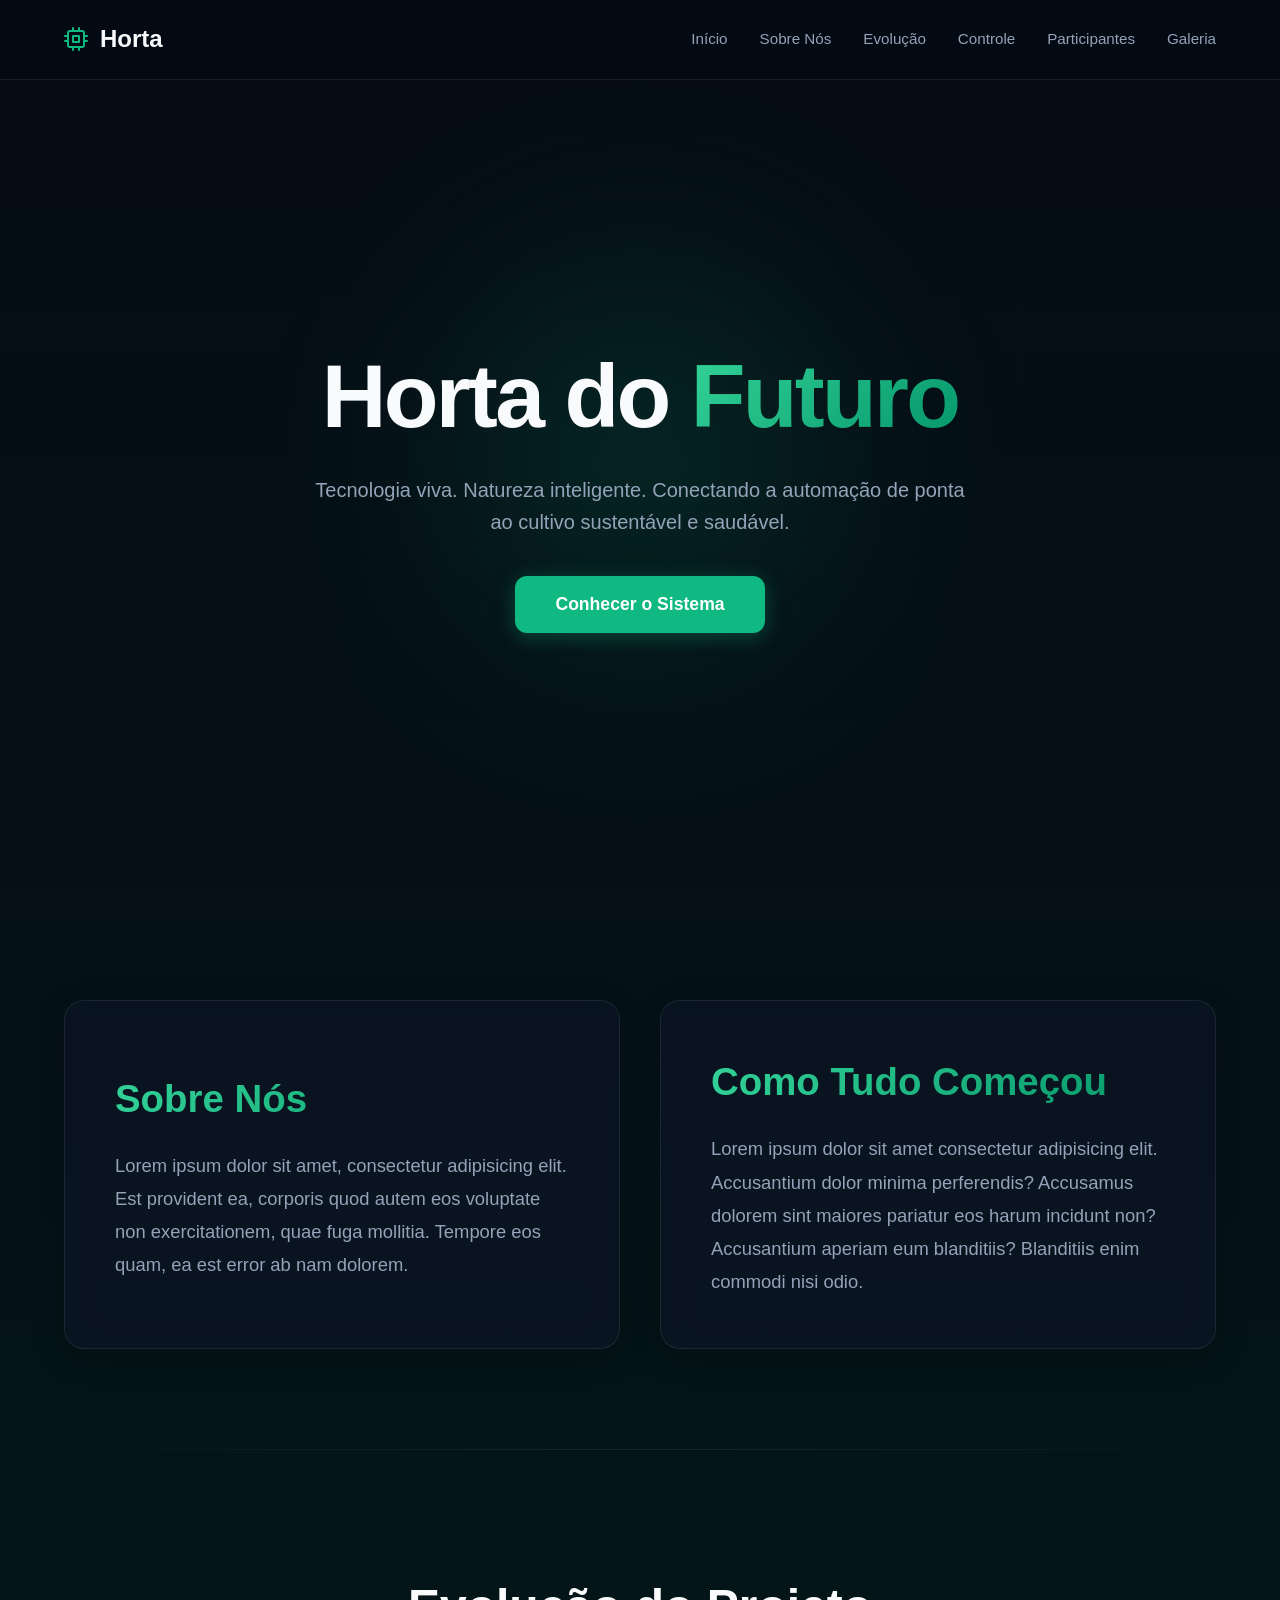
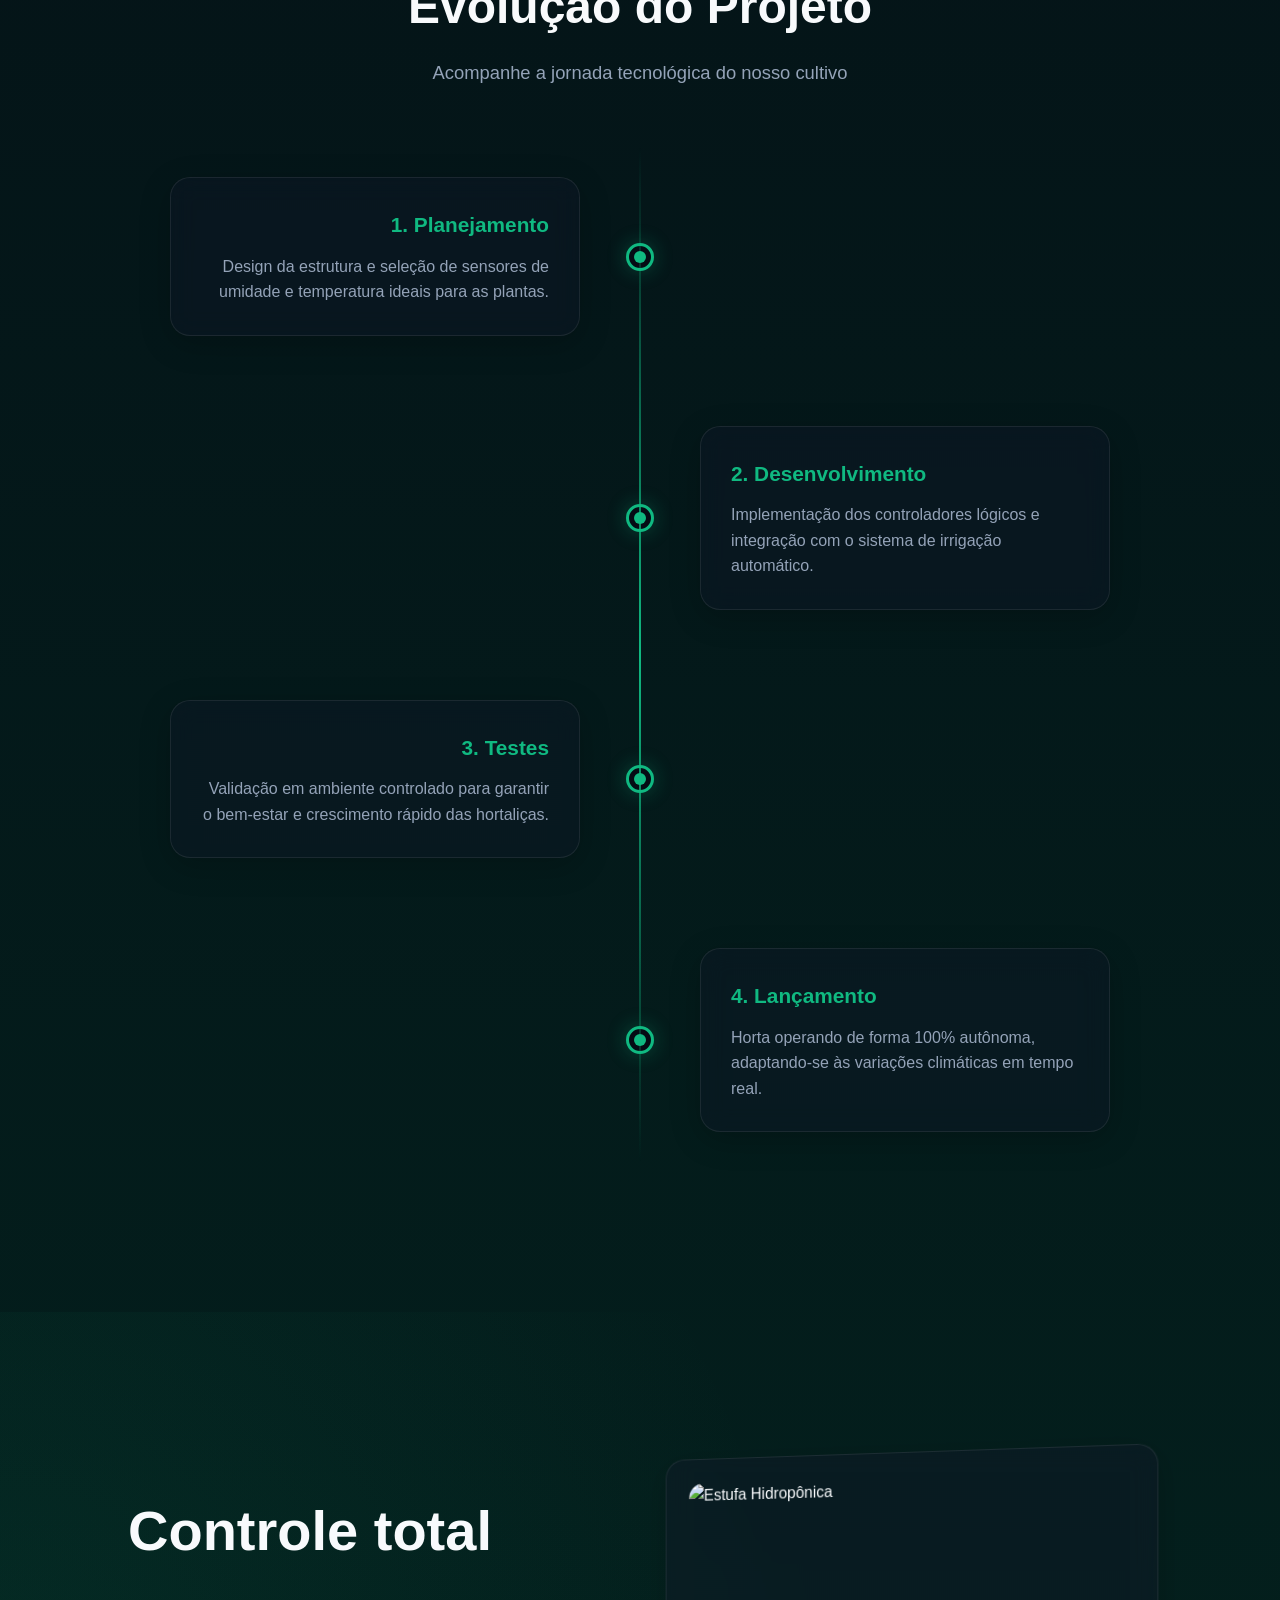
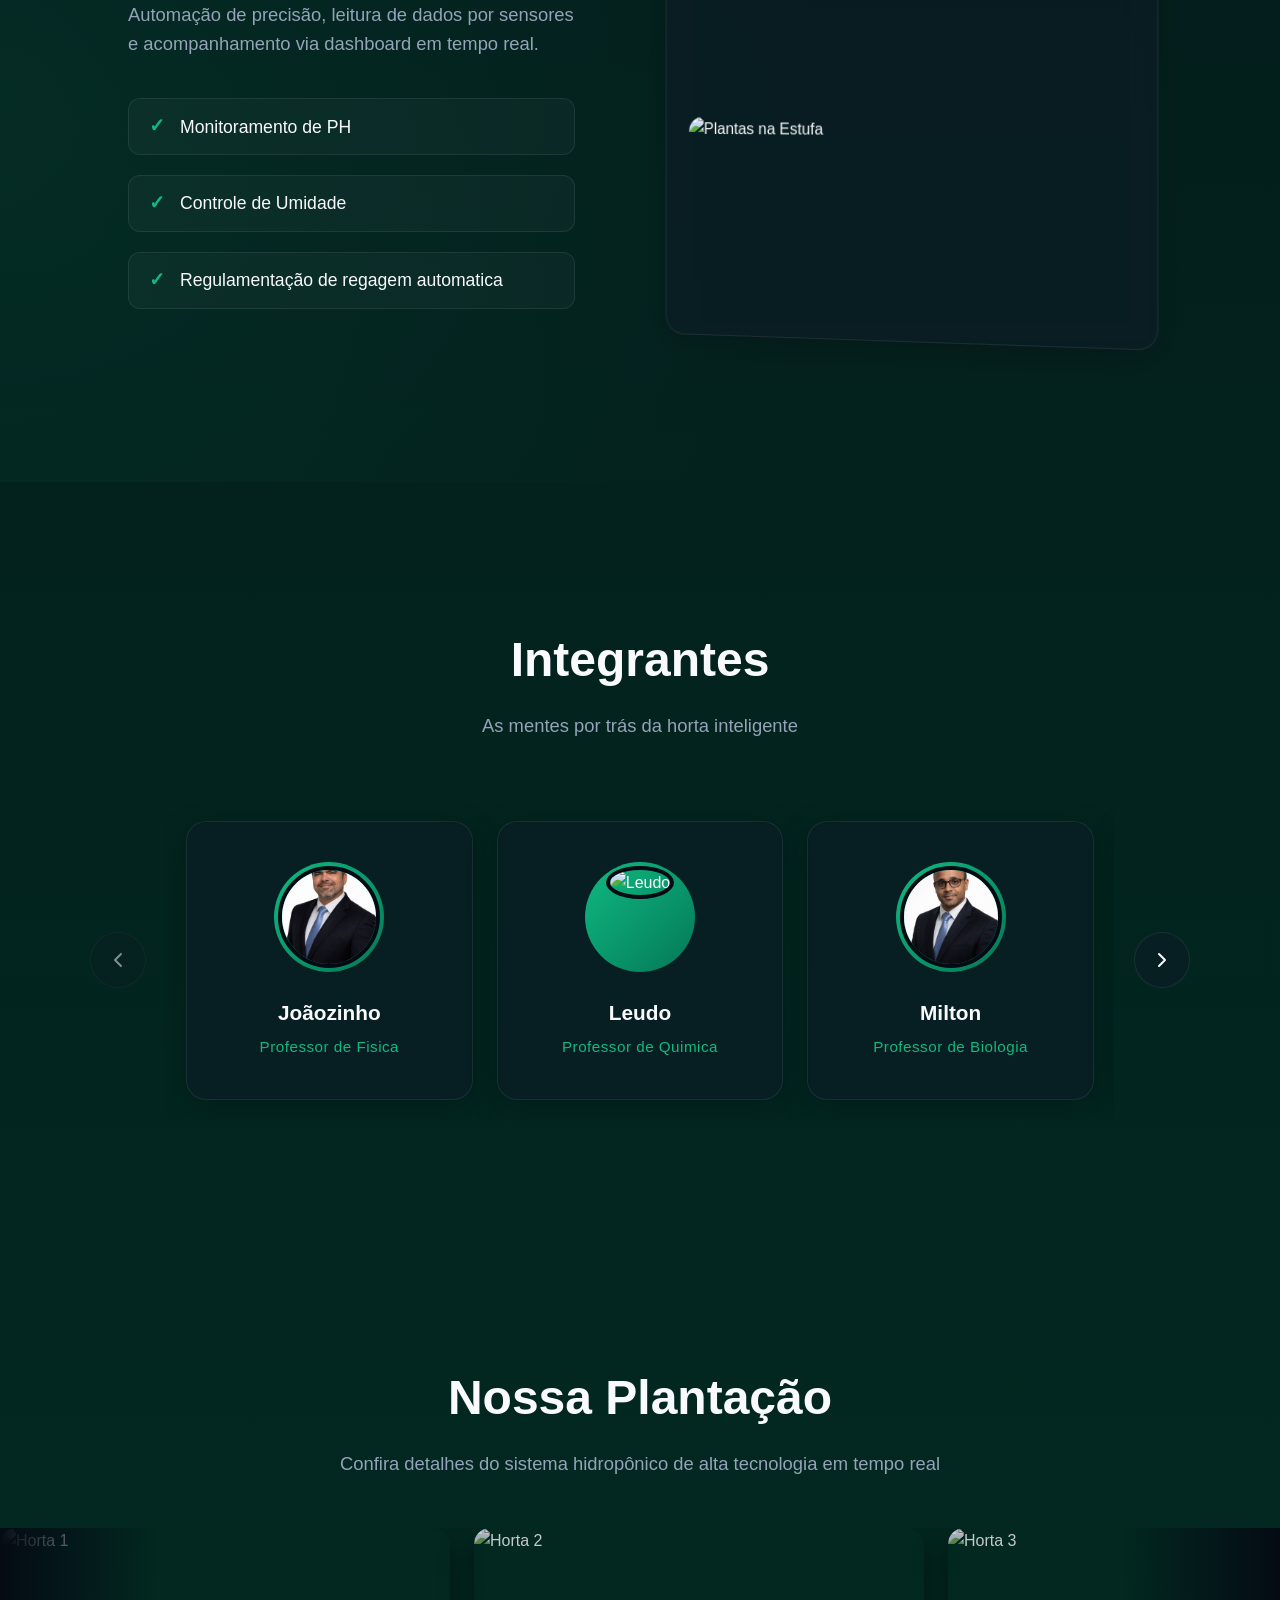
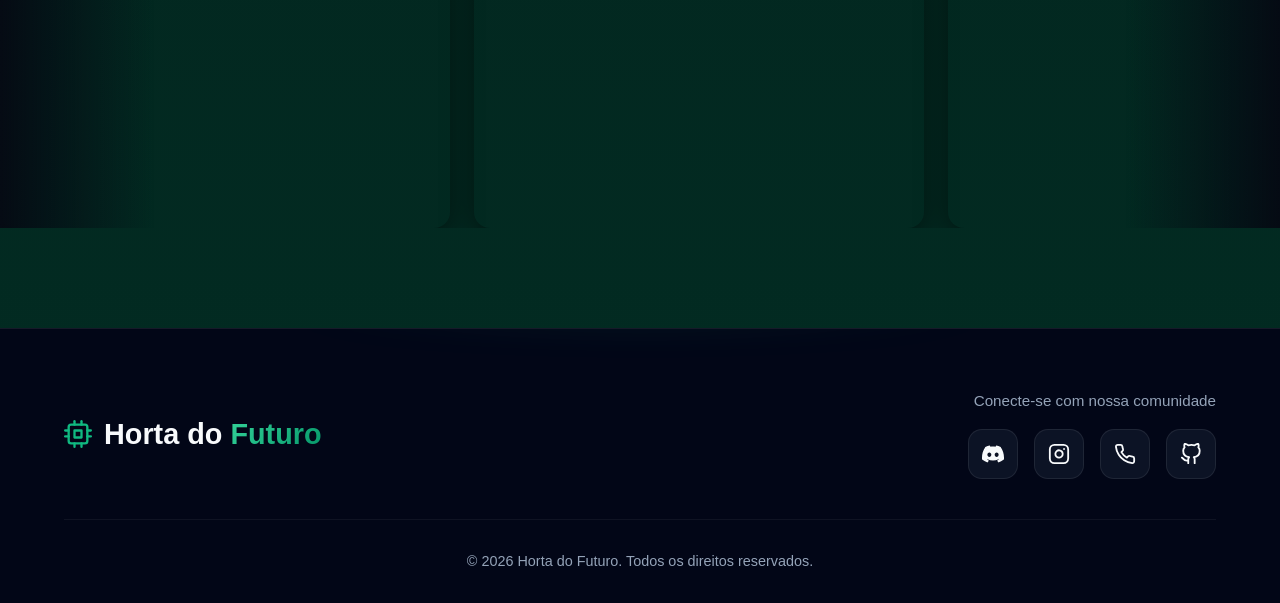
==== commit 339d5e78: "recoloquei imgs" ====
--- a/index.html
+++ b/index.html
@@ -34,7 +34,7 @@
 <section id="inicio" class="hero">
   <div class="hero-bg-glow"></div>
   <div class="hero-content">
-    <div class="badge reveal">Versão 2.0 Ativa</div>
+    <!-- <div class="badge reveal">Versão 2.0 Ativa</div> -->
     <h1 class="reveal">Horta do <span class="gradient-text">Futuro</span></h1>
     <p class="reveal">Tecnologia viva. Natureza inteligente. Conectando a automação de ponta ao cultivo sustentável e saudável.</p>
     <button class="cta-button reveal">Conhecer o Sistema</button>
@@ -46,12 +46,12 @@
   <div class="about-container">
     <div class="about-content glass-card reveal">
       <h2 class="gradient-text">Sobre Nós</h2>
-      <p>Somos um grupo de inovadores apaixonados por unir a força da natureza com o poder da tecnologia. Acreditamos que o futuro da alimentação sustentável passa pela inteligência artificial e automação de precisão.</p>
+      <p>Lorem ipsum dolor sit amet, consectetur adipisicing elit. Est provident ea, corporis quod autem eos voluptate non exercitationem, quae fuga mollitia. Tempore eos quam, ea est error ab nam dolorem.</p>
     </div>
     
     <div class="about-content glass-card reveal delay-1">
       <h2 class="gradient-text">Como Tudo Começou</h2>
-      <p>O que antes era apenas uma ideia em um laboratório universitário, nasceu da necessidade de criar um cultivo resiliente às mudanças climáticas. Combinamos sensores IoT com métodos hidropônicos ancestrais, criando um ecossistema perfeito e autônomo.</p>
+      <p>Lorem ipsum dolor sit amet consectetur adipisicing elit. Accusantium dolor minima perferendis? Accusamus dolorem sint maiores pariatur eos harum incidunt non? Accusantium aperiam eum blanditiis? Blanditiis enim commodi nisi odio.</p>
     </div>
   </div>
 </section>
@@ -114,12 +114,12 @@
     <ul class="features-list">
       <li><span>✓</span> Monitoramento de PH</li>
       <li><span>✓</span> Controle de Umidade</li>
-      <li><span>✓</span> Iluminação Artificial Regulada</li>
+      <li><span>✓</span> Regulamentação de regagem automatica</li>
     </ul>
   </div>
 
   <div class="images glass-card">
-    <img src="https://images.unsplash.com/photo-1591857177580-dc82b9acbf8f?auto=format&fit=crop&q=80&w=400" alt="Estufa Hidropônica">
+    <img src="https://imgs.search.brave.com/YNOz7Rqf5Iy-o-0E9twymqLJ_9sgQc-T3AIbU0RC0zk/rs:fit:860:0:0:0/g:ce/aHR0cDovL2hpZHJv/Z29vZC5jb20uYnIv/d3AtY29udGVudC91/cGxvYWRzLzIwMTcv/MTAvUk9BUi1GSUxN/RVMtMzQtYmFpeGEu/anBn" alt="Estufa Hidropônica">
     <img src="https://images.unsplash.com/photo-1530836369250-ef72a3f5cda8?auto=format&fit=crop&q=80&w=400" alt="Plantas na Estufa">
   </div>
 </section>
@@ -127,7 +127,7 @@
 <!-- PARTICIPANTES -->
 <section id="participantes" class="participants">
   <div class="section-header reveal">
-    <h2>Participantes</h2>
+    <h2>Integrantes</h2>
     <p class="subtitle">As mentes por trás da horta inteligente</p>
   </div>
 
@@ -141,46 +141,46 @@
         <!-- USER 1 -->
         <div class="user glass-card">
           <div class="avatar-wrapper">
-            <img src="https://images.unsplash.com/photo-1535713875002-d1d0cf377fde?auto=format&fit=crop&q=80&w=150&h=150" alt="João">
-          </div>
-          <p class="name">João Silva</p>
-          <p class="role">Engenheiro IoT</p>
+            <img src="/57896dde-0413-48a5-8ad8-50ecf46062c7.png" alt="João">
+          </div>
+          <p class="name">Joãozinho</p>
+          <p class="role">Professor de Fisica</p>
         </div>
 
         <!-- USER 2 -->
         <div class="user glass-card">
           <div class="avatar-wrapper">
-            <img src="https://images.unsplash.com/photo-1494790108377-be9c29b29330?auto=format&fit=crop&q=80&w=150&h=150" alt="Maria">
-          </div>
-          <p class="name">Maria Costa</p>
-          <p class="role">Agrônoma</p>
+            <img src="" alt="Leudo">
+          </div>
+          <p class="name">Leudo</p>
+          <p class="role">Professor de Quimica</p>
         </div>
 
         <!-- USER 3 -->
         <div class="user glass-card">
           <div class="avatar-wrapper">
-            <img src="https://images.unsplash.com/photo-1599566150163-29194dcaad36?auto=format&fit=crop&q=80&w=150&h=150" alt="Carlos">
-          </div>
-          <p class="name">Carlos Souza</p>
-          <p class="role">Dev Frontend</p>
+            <img src="/4492bd4b-a9f8-48cc-b5e1-0347cb3df6a9.png" alt="milton">
+          </div>
+          <p class="name">Milton</p>
+          <p class="role">Professor de Biologia</p>
         </div>
         
         <!-- USER 4 -->
         <div class="user glass-card">
           <div class="avatar-wrapper">
-            <img src="https://images.unsplash.com/photo-1438761681033-6461ffad8d80?auto=format&fit=crop&q=80&w=150&h=150" alt="Ana">
-          </div>
-          <p class="name">Ana Lima</p>
-          <p class="role">UX Designer</p>
+            <img src="/63195cac-36a3-4db0-87d9-17e0b6bb70a1.png" alt="Miguel">
+          </div>
+          <p class="name">Miguel</p>
+          <p class="role">Developer</p>
         </div>
         
         <!-- USER 5 -->
         <div class="user glass-card">
           <div class="avatar-wrapper">
-            <img src="https://images.unsplash.com/photo-1607990281513-2c110a25bd8c?auto=format&fit=crop&q=80&w=150&h=150" alt="Pedro">
-          </div>
-          <p class="name">Pedro Alves</p>
-          <p class="role">Botânico</p>
+            <img src="" alt="Marinaldo">
+          </div>
+          <p class="name">Marinaldo</p>
+          <p class="role">Diretor</p>
         </div>
       </div>
     </div>
@@ -202,21 +202,21 @@
     <div class="marquee-track">
       <!-- Grupo 1 -->
       <div class="marquee-group">
-        <div class="gallery-card"><img src="https://images.unsplash.com/photo-1591857177580-dc82b9acbf8f?auto=format&fit=crop&q=80&w=600" alt="Horta 1"></div>
-        <div class="gallery-card"><img src="https://images.unsplash.com/photo-1585336261022-680e295ce3fe?auto=format&fit=crop&q=80&w=600" alt="Horta 2"></div>
-        <div class="gallery-card"><img src="https://images.unsplash.com/photo-1530836369250-ef72a3f5cda8?auto=format&fit=crop&q=80&w=600" alt="Horta 3"></div>
-        <div class="gallery-card"><img src="https://images.unsplash.com/photo-1558904541-efa843a96f09?auto=format&fit=crop&q=80&w=600" alt="Horta 4"></div>
-        <div class="gallery-card"><img src="https://images.unsplash.com/photo-1628155930542-3c7a64e2c833?auto=format&fit=crop&q=80&w=600" alt="Horta 5"></div>
-        <div class="gallery-card"><img src="https://images.unsplash.com/photo-1466692476877-361ad3152db9?auto=format&fit=crop&q=80&w=600" alt="Horta 6"></div>
+        <div class="gallery-card"><img src="https://imgs.search.brave.com/JmW6E6Bfllp63CeDuHZS9SDBjB5X16xZlGbwUDKMfTE/rs:fit:860:0:0:0/g:ce/aHR0cHM6Ly9tZWRp/YS5nZXR0eWltYWdl/cy5jb20vaWQvMTMy/Nzk4NjY1NS9wdC9m/b3RvL2FlcmlhbC10/b3AtZG93bi12aWV3/LW9mLW1hbi13b3Jr/aW5nLWluLXZlZ2V0/YWJsZS1nYXJkZW4u/anBnP3M9NjEyeDYx/MiZ3PTAmaz0yMCZj/PVpIcUhmNmFhZW9t/NGxjclJ4YnNhZHMz/R0RZcWFCUU5KcXRv/cnhLb19LS0U9" alt="Horta 1"></div>
+        <div class="gallery-card"><img src="https://imgs.search.brave.com/6Txe9ekpBn4dXLYLTiuCEfVp4kq-xo8vyb8luKf1hpo/rs:fit:860:0:0:0/g:ce/aHR0cHM6Ly9tZWRp/YS5nZXR0eWltYWdl/cy5jb20vaWQvMTM5/NTcxMjg1My9wdC9m/b3RvL2FlcmlhbC12/aWV3LW9mLW1hbi13/YXRlcmluZy12ZWdl/dGFibGUtZ2FyZGVu/LmpwZz9zPTYxMng2/MTImdz0wJms9MjAm/Yz1jQlpFYXY4bWx3/ZGh4Q0F3b3BhSTNp/d0ZxZXJ6LWhzWkcw/bnNtLUZkbDVZPQ" alt="Horta 2"></div>
+        <div class="gallery-card"><img src="https://imgs.search.brave.com/72_EpGEAUSI4ZqKRIhDFjVhgz_afM4X36R6IXdFjEkg/rs:fit:860:0:0:0/g:ce/aHR0cHM6Ly9tZWRp/YS5nZXR0eWltYWdl/cy5jb20vaWQvMTQz/MjI3MjA1MS9wdC9m/b3RvL3Jvd3Mtb2Yt/dmVnZXRhYmxlLWNy/b3BzLW9uLW9yZ2Fu/aWMtc21hbGxob2xk/aW5nLWZhcm0uanBn/P3M9NjEyeDYxMiZ3/PTAmaz0yMCZjPUlY/WjZHTlFrWkRxVkVf/OU1nM0piRVg1TmRH/TGRmbnNCb2cyUlZU/cnEzMGs9" alt="Horta 3"></div>
+        <div class="gallery-card"><img src="https://imgs.search.brave.com/inKPkmH31ECxPYTPmQ6I3ycR5j1MpZ7FSg4UUaM5GTg/rs:fit:860:0:0:0/g:ce/aHR0cHM6Ly9pLnBp/bmltZy5jb20vb3Jp/Z2luYWxzLzE2Lzgx/LzdiLzE2ODE3YmQw/N2Y1ZWM0NzI5NDY1/MGRlYTkwNWEyYjlk/LmpwZw" alt="Horta 4"></div>
+        <div class="gallery-card"><img src="https://imgs.search.brave.com/-0J2Aaz-vZYVk-mIb7VNP7h_tAVmVDoBJ0_-dAxDBuE/rs:fit:860:0:0:0/g:ce/aHR0cHM6Ly9pbWcu/ZnJlZXBpay5jb20v/Zm90b3MtZ3JhdGlz/L3VtYS12aXN0YS1h/ZXJlYS1kZS11bS1q/YXJkaW5laXJvLWUt/dW1hLWphcmRpbmVp/cmEtdHJhYmFsaGFu/ZG8tbm8tamFyZGlt/LWRlLWxlZ3VtZXNf/MjMtMjE0ODE2NTI3/OS5qcGc_c2VtdD1h/aXNfaHlicmlkJnc9/NzQwJnE9ODA" alt="Horta 5"></div>
+        <div class="gallery-card"><img src="https://imgs.search.brave.com/nIgJTtVXQm7ItYEkJZ3k4h96RDGcqW10BEL9NfRJHLU/rs:fit:860:0:0:0/g:ce/aHR0cHM6Ly91cGxv/YWQud2lraW1lZGlh/Lm9yZy93aWtpcGVk/aWEvY29tbW9ucy81/LzViL0hvcnRhXzE1/MDcwNl9SRUZPTi5q/cGc" alt="Horta 6"></div>
       </div>
       <!-- Grupo 2 (Cópia exata para o loop infinito) -->
       <div class="marquee-group" aria-hidden="true">
-        <div class="gallery-card"><img src="https://images.unsplash.com/photo-1591857177580-dc82b9acbf8f?auto=format&fit=crop&q=80&w=600" alt="Horta 1"></div>
-        <div class="gallery-card"><img src="https://images.unsplash.com/photo-1585336261022-680e295ce3fe?auto=format&fit=crop&q=80&w=600" alt="Horta 2"></div>
-        <div class="gallery-card"><img src="https://images.unsplash.com/photo-1530836369250-ef72a3f5cda8?auto=format&fit=crop&q=80&w=600" alt="Horta 3"></div>
-        <div class="gallery-card"><img src="https://images.unsplash.com/photo-1558904541-efa843a96f09?auto=format&fit=crop&q=80&w=600" alt="Horta 4"></div>
-        <div class="gallery-card"><img src="https://images.unsplash.com/photo-1628155930542-3c7a64e2c833?auto=format&fit=crop&q=80&w=600" alt="Horta 5"></div>
-        <div class="gallery-card"><img src="https://images.unsplash.com/photo-1466692476877-361ad3152db9?auto=format&fit=crop&q=80&w=600" alt="Horta 6"></div>
+        <div class="gallery-card"><img src="https://imgs.search.brave.com/JmW6E6Bfllp63CeDuHZS9SDBjB5X16xZlGbwUDKMfTE/rs:fit:860:0:0:0/g:ce/aHR0cHM6Ly9tZWRp/YS5nZXR0eWltYWdl/cy5jb20vaWQvMTMy/Nzk4NjY1NS9wdC9m/b3RvL2FlcmlhbC10/b3AtZG93bi12aWV3/LW9mLW1hbi13b3Jr/aW5nLWluLXZlZ2V0/YWJsZS1nYXJkZW4u/anBnP3M9NjEyeDYx/MiZ3PTAmaz0yMCZj/PVpIcUhmNmFhZW9t/NGxjclJ4YnNhZHMz/R0RZcWFCUU5KcXRv/cnhLb19LS0U9" alt="Horta 1"></div>
+        <div class="gallery-card"><img src="https://imgs.search.brave.com/6Txe9ekpBn4dXLYLTiuCEfVp4kq-xo8vyb8luKf1hpo/rs:fit:860:0:0:0/g:ce/aHR0cHM6Ly9tZWRp/YS5nZXR0eWltYWdl/cy5jb20vaWQvMTM5/NTcxMjg1My9wdC9m/b3RvL2FlcmlhbC12/aWV3LW9mLW1hbi13/YXRlcmluZy12ZWdl/dGFibGUtZ2FyZGVu/LmpwZz9zPTYxMng2/MTImdz0wJms9MjAm/Yz1jQlpFYXY4bWx3/ZGh4Q0F3b3BhSTNp/d0ZxZXJ6LWhzWkcw/bnNtLUZkbDVZPQ" alt="Horta 2"></div>
+        <div class="gallery-card"><img src="https://imgs.search.brave.com/72_EpGEAUSI4ZqKRIhDFjVhgz_afM4X36R6IXdFjEkg/rs:fit:860:0:0:0/g:ce/aHR0cHM6Ly9tZWRp/YS5nZXR0eWltYWdl/cy5jb20vaWQvMTQz/MjI3MjA1MS9wdC9m/b3RvL3Jvd3Mtb2Yt/dmVnZXRhYmxlLWNy/b3BzLW9uLW9yZ2Fu/aWMtc21hbGxob2xk/aW5nLWZhcm0uanBn/P3M9NjEyeDYxMiZ3/PTAmaz0yMCZjPUlY/WjZHTlFrWkRxVkVf/OU1nM0piRVg1TmRH/TGRmbnNCb2cyUlZU/cnEzMGs9" alt="Horta 3"></div>
+        <div class="gallery-card"><img src="https://imgs.search.brave.com/inKPkmH31ECxPYTPmQ6I3ycR5j1MpZ7FSg4UUaM5GTg/rs:fit:860:0:0:0/g:ce/aHR0cHM6Ly9pLnBp/bmltZy5jb20vb3Jp/Z2luYWxzLzE2Lzgx/LzdiLzE2ODE3YmQw/N2Y1ZWM0NzI5NDY1/MGRlYTkwNWEyYjlk/LmpwZw" alt="Horta 4"></div>
+        <div class="gallery-card"><img src="https://imgs.search.brave.com/-0J2Aaz-vZYVk-mIb7VNP7h_tAVmVDoBJ0_-dAxDBuE/rs:fit:860:0:0:0/g:ce/aHR0cHM6Ly9pbWcu/ZnJlZXBpay5jb20v/Zm90b3MtZ3JhdGlz/L3VtYS12aXN0YS1h/ZXJlYS1kZS11bS1q/YXJkaW5laXJvLWUt/dW1hLWphcmRpbmVp/cmEtdHJhYmFsaGFu/ZG8tbm8tamFyZGlt/LWRlLWxlZ3VtZXNf/MjMtMjE0ODE2NTI3/OS5qcGc_c2VtdD1h/aXNfaHlicmlkJnc9/NzQwJnE9ODA" alt="Horta 5"></div>
+        <div class="gallery-card"><img src="https://imgs.search.brave.com/nIgJTtVXQm7ItYEkJZ3k4h96RDGcqW10BEL9NfRJHLU/rs:fit:860:0:0:0/g:ce/aHR0cHM6Ly91cGxv/YWQud2lraW1lZGlh/Lm9yZy93aWtpcGVk/aWEvY29tbW9ucy81/LzViL0hvcnRhXzE1/MDcwNl9SRUZPTi5q/cGc" alt="Horta 6"></div>
       </div>
     </div>
   </div>
--- a/style.css
+++ b/style.css
@@ -227,7 +227,7 @@
   flex-direction: column;
   justify-content: center;
   transition: transform 0.4s ease, border-color 0.4s ease;
-  background: rgba(15, 23, 42, 0.5); /* slightly more transparent than default surface */
+  background: rgba(15, 23, 42, 0.5); 
 }
 
 .about-content:hover {
@@ -437,8 +437,8 @@
 
 .images img {
   width: 100%;
-  height: 280px;
-  object-fit: cover;
+  height: 200px;
+  object-fit: contain;
   border-radius: 16px;
   transition: transform 0.4s ease;
 }
@@ -578,7 +578,7 @@
   letter-spacing: 0.5px;
 }
 
-/* GALERIA MARQUEE (Apple Style) */
+/* GALERIA MARQUEE */
 .gallery-section {
   padding: 100px 0;
   overflow: hidden;
